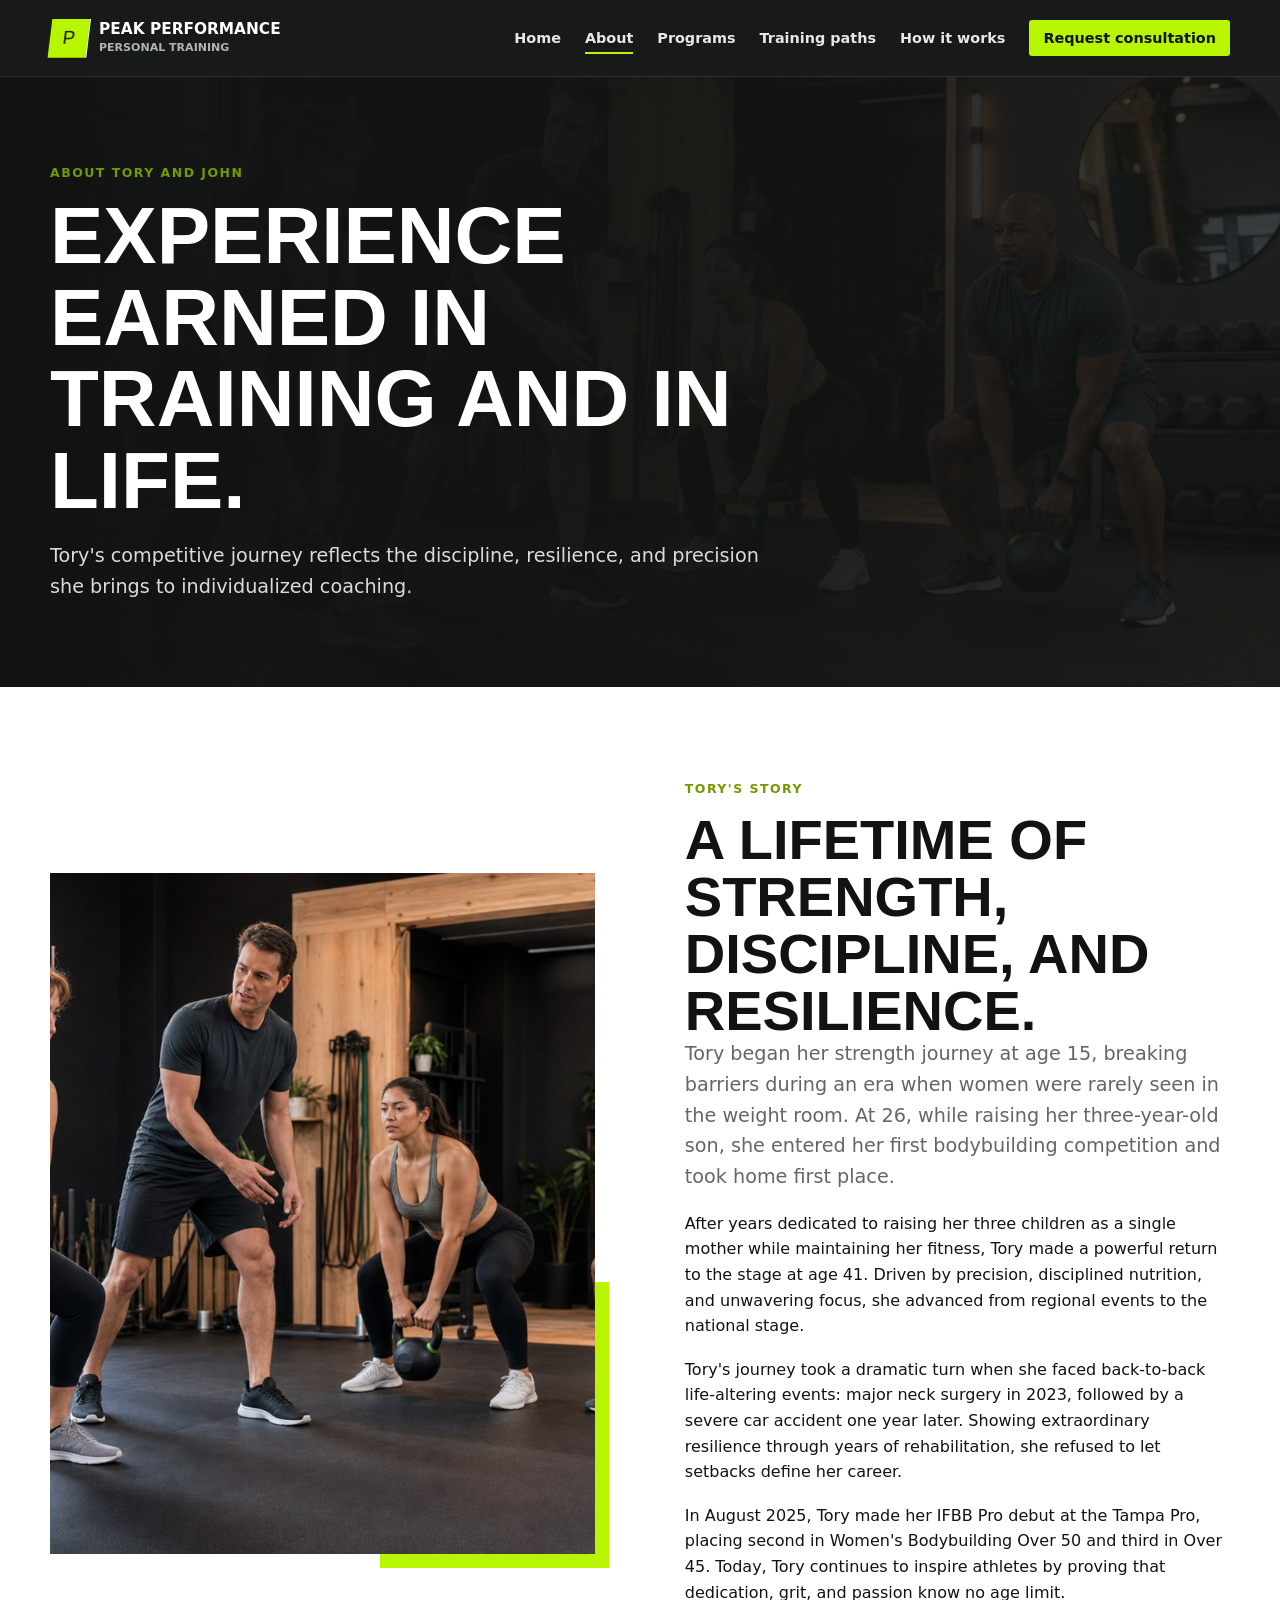
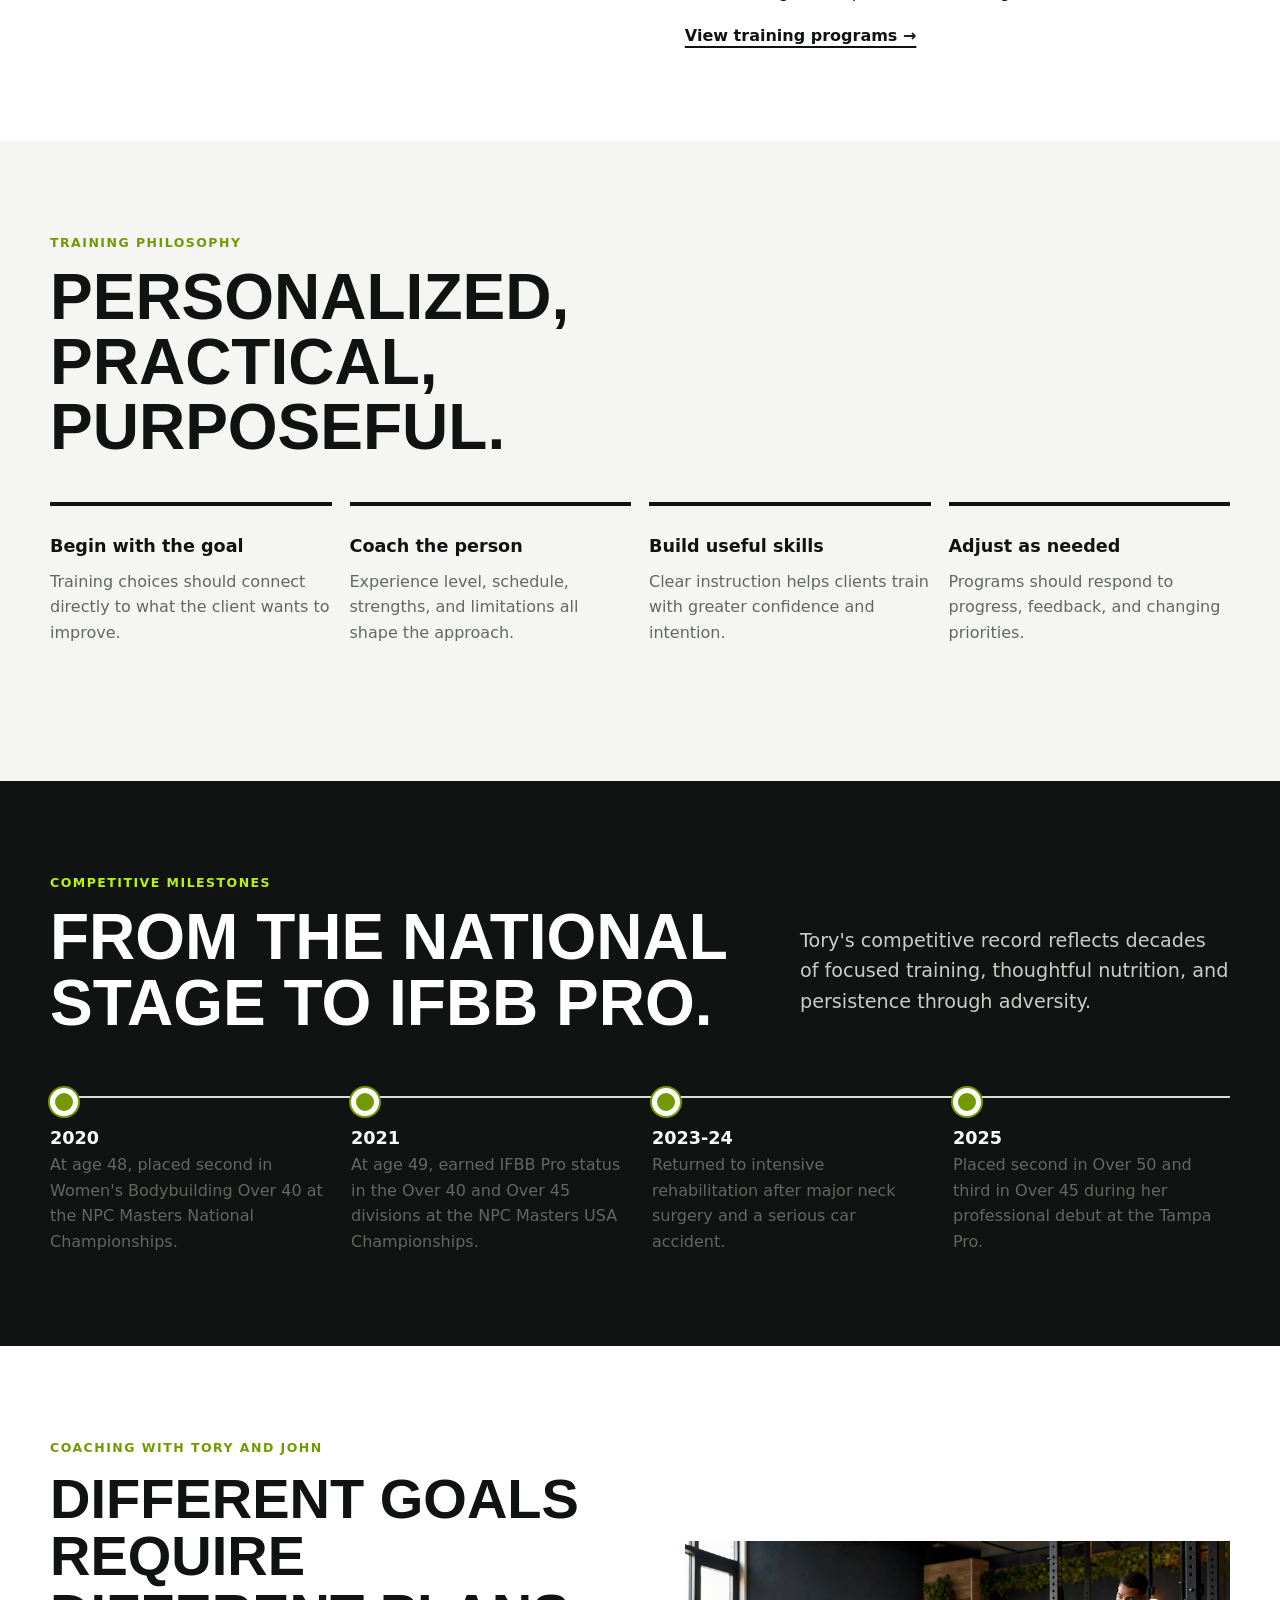
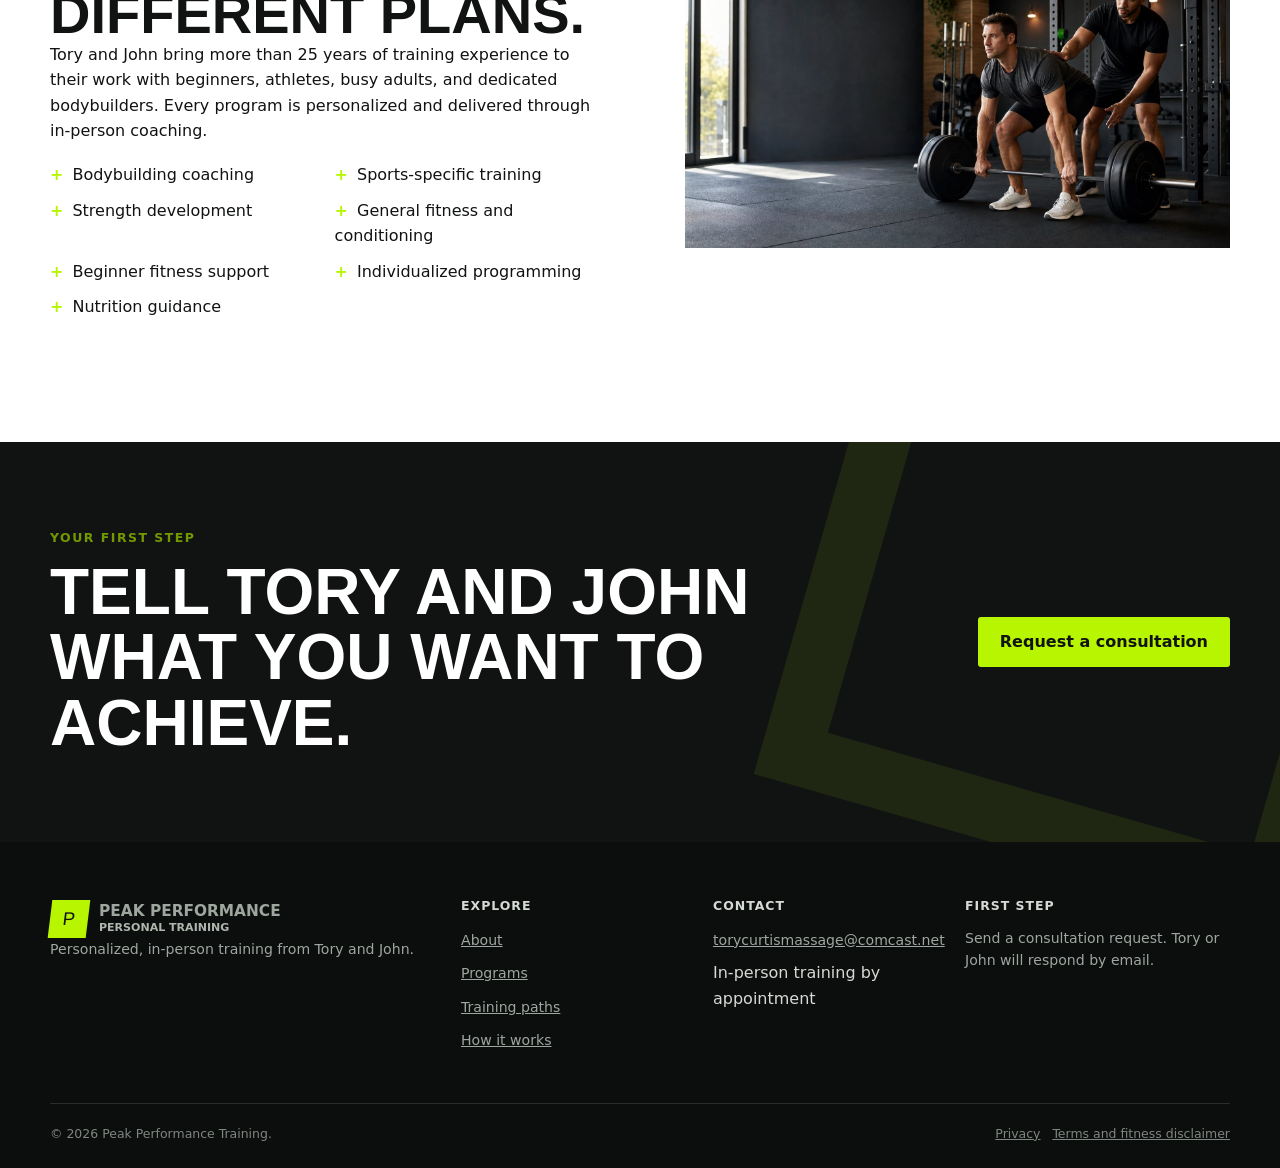
==== about.html @ f458e1a3 "Add files via upload" ====
<!DOCTYPE html>
<html lang="en">
<head>
  <meta charset="utf-8"><meta name="viewport" content="width=device-width, initial-scale=1">
  <meta name="description" content="Learn about Tory's journey from her first bodybuilding competition to earning IFBB Pro status and returning to the professional stage.">
  <meta name="theme-color" content="#111312"><meta property="og:title" content="About Tory and John | Peak Performance Training"><meta property="og:image" content="assets/images/group-training.jpg">
  <title>About Tory and John | Peak Performance Training</title><link rel="stylesheet" href="style.css">
</head>
<body>
  <a class="skip-link" href="#main">Skip to content</a>
  <header class="site-header"><nav class="navbar" aria-label="Primary navigation"><!-- EDITABLE BUSINESS NAME: replace after approval. --><a class="brand" href="index.html" aria-label="Peak Performance Training home"><span class="brand-mark">P</span><span class="brand-copy"><strong>Peak Performance</strong><small>Personal Training</small></span></a><button class="nav-toggle" type="button" aria-label="Open navigation" aria-controls="nav-menu" aria-expanded="false"><span></span><span></span><span></span></button><ul class="nav-menu" id="nav-menu"><li><a href="index.html">Home</a></li><li><a class="active" href="about.html">About</a></li><li><a href="programs.html">Programs</a></li><li><a href="transformations.html">Training paths</a></li><li><a href="pricing.html">How it works</a></li><li><a class="nav-cta" href="contact.html#consultation">Request consultation</a></li></ul></nav></header>
  <main id="main">
    <section class="page-hero"><div class="container reveal"><p class="eyebrow">About Tory and John</p><h1>Experience earned in training and in life.</h1><p class="lead">Tory's competitive journey reflects the discipline, resilience, and precision she brings to individualized coaching.</p></div></section>
    <section class="section"><div class="container split"><div class="split-media reveal"><img src="assets/images/group-training.jpg" width="1600" height="900" alt="In-person strength coaching in a professional gym"></div><div class="reveal"><p class="eyebrow">Tory's story</p><h2>A lifetime of strength, discipline, and resilience.</h2><p class="lead">Tory began her strength journey at age 15, breaking barriers during an era when women were rarely seen in the weight room. At 26, while raising her three-year-old son, she entered her first bodybuilding competition and took home first place.</p><p>After years dedicated to raising her three children as a single mother while maintaining her fitness, Tory made a powerful return to the stage at age 41. Driven by precision, disciplined nutrition, and unwavering focus, she advanced from regional events to the national stage.</p><p>Tory's journey took a dramatic turn when she faced back-to-back life-altering events: major neck surgery in 2023, followed by a severe car accident one year later. Showing extraordinary resilience through years of rehabilitation, she refused to let setbacks define her career.</p><p>In August 2025, Tory made her IFBB Pro debut at the Tampa Pro, placing second in Women's Bodybuilding Over 50 and third in Over 45. Today, Tory continues to inspire athletes by proving that dedication, grit, and passion know no age limit.</p><a class="text-link" href="programs.html">View training programs &rarr;</a></div></div></section>
    <section class="section surface"><div class="container"><div class="section-head reveal"><div><p class="eyebrow">Training philosophy</p><h2>Personalized, practical, purposeful.</h2></div></div><div class="value-grid"><article class="value"><strong>Begin with the goal</strong><p>Training choices should connect directly to what the client wants to improve.</p></article><article class="value"><strong>Coach the person</strong><p>Experience level, schedule, strengths, and limitations all shape the approach.</p></article><article class="value"><strong>Build useful skills</strong><p>Clear instruction helps clients train with greater confidence and intention.</p></article><article class="value"><strong>Adjust as needed</strong><p>Programs should respond to progress, feedback, and changing priorities.</p></article></div></div></section>
    <section class="section dark"><div class="container"><div class="section-head reveal"><div><p class="eyebrow">Competitive milestones</p><h2>From the national stage to IFBB Pro.</h2></div><p class="lead">Tory's competitive record reflects decades of focused training, thoughtful nutrition, and persistence through adversity.</p></div><div class="timeline"><div class="timeline-item"><strong>2020</strong><span>At age 48, placed second in Women's Bodybuilding Over 40 at the NPC Masters National Championships.</span></div><div class="timeline-item"><strong>2021</strong><span>At age 49, earned IFBB Pro status in the Over 40 and Over 45 divisions at the NPC Masters USA Championships.</span></div><div class="timeline-item"><strong>2023-24</strong><span>Returned to intensive rehabilitation after major neck surgery and a serious car accident.</span></div><div class="timeline-item"><strong>2025</strong><span>Placed second in Over 50 and third in Over 45 during her professional debut at the Tampa Pro.</span></div></div></div></section>
    <section class="section"><div class="container split"><div class="reveal"><p class="eyebrow">Coaching with Tory and John</p><h2>Different goals require different plans.</h2><p>Tory and John bring more than 25 years of training experience to their work with beginners, athletes, busy adults, and dedicated bodybuilders. Every program is personalized and delivered through in-person coaching.</p><ul class="credential-list"><li>Bodybuilding coaching</li><li>Sports-specific training</li><li>Strength development</li><li>General fitness and conditioning</li><li>Beginner fitness support</li><li>Individualized programming</li><li>Nutrition guidance</li></ul></div><img class="reveal" src="assets/images/hero-training.jpg" width="1920" height="1080" alt="Barbell training with coaching in a professional gym" decoding="async"></div></section>
    <section class="cta"><div class="container"><div><p class="eyebrow">Your first step</p><h2>Tell Tory and John what you want to achieve.</h2></div><a class="btn btn-primary" href="contact.html#consultation">Request a consultation</a></div></section>
  </main>
  <footer class="site-footer"><div class="container"><div class="footer-grid"><div><a class="brand" href="index.html"><span class="brand-mark">P</span><span class="brand-copy"><strong>Peak Performance</strong><small>Personal Training</small></span></a><p>Personalized, in-person training from Tory and John.</p></div><div><h3>Explore</h3><ul class="footer-links"><li><a href="about.html">About</a></li><li><a href="programs.html">Programs</a></li><li><a href="transformations.html">Training paths</a></li><li><a href="pricing.html">How it works</a></li></ul></div><div><h3>Contact</h3><ul class="footer-links"><li><a href="mailto:torycurtismassage@comcast.net">torycurtismassage@comcast.net</a></li><li>In-person training by appointment</li></ul></div><div><h3>First step</h3><p>Send a consultation request. Tory or John will respond by email.</p></div></div><div class="footer-bottom"><span>&copy; <span data-year></span> Peak Performance Training.</span><span><a href="privacy.html">Privacy</a> &nbsp; <a href="terms.html">Terms and fitness disclaimer</a></span></div></div></footer>
  <button class="back-to-top" type="button" aria-label="Back to top">&uarr;</button><script src="script.js" defer></script><script defer src="/_vercel/insights/script.js"></script><script defer src="/_vercel/speed-insights/script.js"></script>
</body></html>
---- style.css ----
/* ================================================================
   PEAK PERFORMANCE TRAINING
   EDITABLE COLORS: Change the variables in :root.
   ================================================================ */
:root {
  --ink: #111312;
  --charcoal: #1b1e1c;
  --surface: #f5f6f3;
  --white: #ffffff;
  --muted: #626861;
  --line: #d9ddd7;
  --green: #b8f500;
  --green-dark: #739900;
  --warm: #f28a3b;
  --max: 1180px;
  --header: 76px;
  --radius: 6px;
  --shadow: 0 16px 48px rgba(17, 19, 18, 0.12);
}

* { box-sizing: border-box; }
[hidden] { display: none !important; }
html { scroll-behavior: smooth; }
body {
  margin: 0;
  overflow-x: clip;
  color: var(--ink);
  background: var(--white);
  font-family: Inter, ui-sans-serif, system-ui, -apple-system, BlinkMacSystemFont, "Segoe UI", sans-serif;
  line-height: 1.6;
  letter-spacing: 0;
}
img { display: block; max-width: 100%; height: auto; }
a { color: inherit; }
button, input, select, textarea { font: inherit; }
button { cursor: pointer; }
:focus-visible { outline: 3px solid var(--warm); outline-offset: 3px; }
.skip-link { position: fixed; top: -80px; left: 16px; z-index: 9999; padding: 12px 16px; background: var(--white); color: var(--ink); }
.skip-link:focus { top: 12px; }
.container { width: min(calc(100% - 40px), var(--max)); margin-inline: auto; }
.section { padding: 92px 0; }
.section-sm { padding: 64px 0; }
.surface { background: var(--surface); }
.dark { color: var(--white); background: var(--ink); }
.eyebrow { margin: 0 0 12px; color: var(--green-dark); font-size: 0.78rem; font-weight: 850; letter-spacing: 0.12em; text-transform: uppercase; }
.dark .eyebrow, .hero .eyebrow { color: var(--green); }
h1, h2, h3 { margin: 0; font-family: "Arial Narrow", Impact, sans-serif; font-weight: 800; line-height: 1.02; letter-spacing: 0; text-transform: uppercase; }
h1 { max-width: 900px; font-size: 5.5rem; }
h2 { font-size: 4rem; }
h3 { font-size: 1.5rem; }
p { margin: 0 0 18px; }
.lead { max-width: 720px; color: var(--muted); font-size: 1.2rem; }
.dark .lead { color: #c8cec8; }
.section-head { display: flex; align-items: end; justify-content: space-between; gap: 32px; margin-bottom: 42px; }
.section-head h2 { max-width: 760px; }
.section-head .lead { max-width: 430px; }
.btn-row { display: flex; flex-wrap: wrap; gap: 12px; align-items: center; }
.btn { display: inline-flex; min-height: 50px; align-items: center; justify-content: center; gap: 9px; padding: 0 21px; border: 1px solid transparent; border-radius: 3px; font-weight: 800; text-decoration: none; transition: transform 180ms ease, background 180ms ease, color 180ms ease, border-color 180ms ease; }
.btn:hover { transform: translateY(-2px); }
.btn-primary { color: var(--ink); background: var(--green); }
.btn-primary:hover { background: #cbff2b; }
.btn-dark { color: var(--white); background: var(--ink); }
.btn-dark:hover { background: #303531; }
.btn-outline { color: var(--white); border-color: rgba(255,255,255,.45); background: transparent; }
.btn-outline:hover { color: var(--ink); border-color: var(--white); background: var(--white); }
.text-link { display: inline-flex; align-items: center; gap: 8px; color: var(--ink); font-weight: 850; text-decoration-thickness: 2px; text-underline-offset: 5px; }

/* Header: EDITABLE BUSINESS NAME, PHONE, AND LINKS are in each HTML file. */
.site-header { position: sticky; top: 0; z-index: 1000; min-height: var(--header); color: var(--white); background: rgba(17,19,18,.97); border-bottom: 1px solid rgba(255,255,255,.1); }
.navbar { width: min(calc(100% - 40px), var(--max)); min-height: var(--header); margin: auto; display: flex; align-items: center; gap: 30px; }
.brand { display: inline-flex; align-items: center; gap: 11px; color: var(--white); text-decoration: none; }
.brand-mark { display: grid; width: 38px; height: 38px; place-items: center; color: var(--ink); background: var(--green); font-family: Impact, sans-serif; font-size: 1.15rem; transform: skew(-7deg); }
.brand-copy { line-height: 1; }
.brand-copy strong { display: block; font-size: .96rem; text-transform: uppercase; }
.brand-copy small { color: #aeb5ae; font-size: .69rem; font-weight: 700; text-transform: uppercase; }
.nav-menu { display: flex; align-items: center; gap: 24px; margin: 0 0 0 auto; padding: 0; list-style: none; }
.nav-menu a { position: relative; color: #e5e8e4; font-size: .9rem; font-weight: 750; text-decoration: none; }
.nav-menu a:not(.nav-cta)::after { content: ""; position: absolute; left: 0; bottom: -8px; width: 100%; height: 2px; background: var(--green); transform: scaleX(0); transform-origin: left; transition: transform 180ms ease; }
.nav-menu a:hover::after, .nav-menu a.active::after { transform: scaleX(1); }
.nav-cta { padding: 10px 14px; color: var(--ink) !important; background: var(--green); border-radius: 3px; }
.nav-toggle { display: none; width: 44px; height: 44px; margin-left: auto; border: 0; background: transparent; }
.nav-toggle span { display: block; width: 24px; height: 2px; margin: 5px auto; background: var(--white); transition: transform 180ms ease, opacity 180ms ease; }
.nav-toggle.open span:nth-child(1) { transform: translateY(7px) rotate(45deg); }
.nav-toggle.open span:nth-child(2) { opacity: 0; }
.nav-toggle.open span:nth-child(3) { transform: translateY(-7px) rotate(-45deg); }

/* Home */
.hero { position: relative; min-height: calc(100vh - var(--header)); display: flex; align-items: end; color: var(--white); background: #101311 url("assets/images/hero-training.jpg") center / cover no-repeat; overflow: hidden; }
.hero::before { content: ""; position: absolute; inset: 0; background: linear-gradient(90deg, rgba(9,11,10,.96) 0%, rgba(9,11,10,.72) 46%, rgba(9,11,10,.08) 78%); }
.hero::after { content: ""; position: absolute; left: 0; bottom: 0; width: 40%; height: 7px; background: var(--green); }
.hero-content { position: relative; z-index: 1; width: min(calc(100% - 40px), var(--max)); margin: auto; padding: 52px 0 46px; }
.hero-content h1 { max-width: 700px; font-size: 4.5rem; }
.hero-content .lead { max-width: 590px; margin: 16px 0 22px; color: #e1e4e0; }
.trainer-line { display: flex; align-items: center; gap: 12px; margin-bottom: 18px; font-weight: 800; text-transform: uppercase; }
.trainer-line::before { content: ""; width: 42px; height: 3px; background: var(--green); }
.trust-bar { color: var(--white); background: var(--charcoal); }
.trust-grid { display: grid; grid-template-columns: repeat(4, 1fr); }
.trust-item { padding: 22px 24px; border-left: 1px solid rgba(255,255,255,.12); }
.trust-item:first-child { border-left: 0; }
.trust-item strong { display: block; color: var(--green); font-size: 1.05rem; }
.trust-item span { color: #aeb5ae; font-size: .84rem; }
.program-grid { display: grid; grid-template-columns: repeat(3, 1fr); border-top: 1px solid var(--line); border-left: 1px solid var(--line); }
.program-card { position: relative; min-height: 285px; padding: 30px; border-right: 1px solid var(--line); border-bottom: 1px solid var(--line); background: var(--white); transition: background 180ms ease, transform 180ms ease; }
.program-card:hover { z-index: 1; background: #faffed; transform: translateY(-4px); box-shadow: var(--shadow); }
.icon-box { display: grid; width: 46px; height: 46px; margin-bottom: 34px; place-items: center; color: var(--ink); background: var(--green); font-weight: 900; transform: skew(-5deg); }
.program-card p { color: var(--muted); }
.program-card .text-link { margin-top: 8px; }
.trainer-feature { display: grid; grid-template-columns: .86fr 1.14fr; min-height: 620px; }
.trainer-feature img { width: 100%; height: 100%; object-fit: cover; object-position: center top; }
.trainer-copy { display: flex; flex-direction: column; justify-content: center; padding: 70px clamp(32px, 7vw, 92px); color: var(--white); background: var(--ink); }
.trainer-copy h2 { margin-bottom: 24px; }
.credential-list { display: grid; grid-template-columns: 1fr 1fr; gap: 10px 24px; margin: 18px 0 30px; padding: 0; list-style: none; }
.credential-list li::before { content: "+"; margin-right: 9px; color: var(--green); font-weight: 900; }
.stats { display: grid; grid-template-columns: repeat(4, 1fr); gap: 1px; background: var(--line); }
.stat { padding: 34px 24px; text-align: center; background: var(--white); }
.stat strong { display: block; font-family: Impact, sans-serif; font-size: 3.7rem; line-height: 1; }
.stat span { color: var(--muted); font-size: .85rem; font-weight: 750; text-transform: uppercase; }
.transformation-feature { display: grid; grid-template-columns: 1.35fr .65fr; overflow: hidden; color: var(--white); background: var(--ink); }
.transformation-feature img { width: 100%; height: 100%; min-height: 460px; object-fit: cover; }
.transformation-copy { display: flex; flex-direction: column; justify-content: center; padding: 48px; }
.results-feature-media { position: relative; min-height: 520px; margin: 0; overflow: hidden; background: #0d0f0e; }
.results-feature-media img { width: 100%; height: 100%; min-height: 520px; object-fit: contain; }
.results-feature-media figcaption { position: absolute; right: 16px; bottom: 14px; padding: 8px 11px; color: var(--white); background: rgba(17,19,18,.88); font-size: .72rem; }
.results-section { overflow: hidden; }
.results-grid { display: grid; grid-template-columns: repeat(2, minmax(0, 1fr)); gap: 24px; align-items: start; }
.result-card { margin: 0; overflow: hidden; color: var(--white); background: var(--ink); box-shadow: var(--shadow); }
.result-card-portrait { grid-column: 1 / -1; display: grid; grid-template-columns: minmax(280px, .72fr) 1fr; }
.result-image { display: grid; min-height: 0; place-items: center; overflow: hidden; background: #090b0a; }
.result-card-wide .result-image { aspect-ratio: 1.1 / 1; }
.result-card-portrait .result-image { min-height: 390px; }
.result-image img { width: 100%; height: 100%; object-fit: contain; }
.result-card figcaption { padding: 24px 26px 28px; }
.result-card-portrait figcaption { display: flex; flex-direction: column; justify-content: center; padding: 38px; }
.result-card figcaption span { display: block; margin-bottom: 8px; color: var(--green); font-size: .74rem; font-weight: 850; text-transform: uppercase; }
.result-card figcaption strong { display: block; font-family: "Arial Narrow", Impact, sans-serif; font-size: 1.55rem; line-height: 1.05; text-transform: uppercase; }
.result-card figcaption p { margin-bottom: 0; color: #c5cbc6; }
.story-grid { display: grid; grid-template-columns: repeat(3, minmax(0, 1fr)); gap: 16px; }
.story-card { position: relative; display: flex; min-height: 385px; flex-direction: column; padding: 32px; border: 1px solid var(--line); background: var(--white); }
.story-card-featured { color: var(--white); border-color: var(--ink); background: var(--ink); }
.story-mark { display: block; height: 42px; color: var(--green-dark); font-family: Georgia, serif; font-size: 4.3rem; line-height: .9; }
.story-card-featured .story-mark, .story-card-featured cite { color: var(--green); }
.story-card blockquote { margin: 24px 0 20px; font-size: 1.12rem; font-weight: 650; line-height: 1.65; }
.story-card cite { display: block; margin-top: auto; color: var(--green-dark); font-style: normal; font-weight: 850; text-transform: uppercase; }
.story-card details { margin-top: 21px; padding-top: 18px; border-top: 1px solid var(--line); }
.story-card-featured details { border-top-color: #353a36; }
.story-card summary { cursor: pointer; font-size: .82rem; font-weight: 850; text-transform: uppercase; }
.story-card details p { margin: 14px 0 0; color: var(--muted); font-size: .93rem; line-height: 1.65; }
.story-card-featured details p { color: #c5cbc6; }
.result-list { margin: 22px 0 28px; padding: 0; list-style: none; }
.result-list li { padding: 11px 0; border-top: 1px solid rgba(255,255,255,.16); }
.result-list strong { color: var(--green); }

/* Inner pages */
.page-hero { position: relative; min-height: 430px; display: flex; align-items: end; padding: 86px 0 66px; color: var(--white); background: #151816; overflow: hidden; }
.page-hero::before { content: ""; position: absolute; inset: 0; opacity: .26; background: url("assets/images/group-training.jpg") center / cover no-repeat; }
.page-hero::after { content: ""; position: absolute; inset: 0; background: linear-gradient(90deg, #111312 0%, rgba(17,19,18,.8) 56%, rgba(17,19,18,.25)); }
.page-hero .container { position: relative; z-index: 1; }
.page-hero h1 { max-width: 830px; font-size: 5rem; }
.page-hero .lead { margin-top: 20px; color: #d8ddd7; }
.page-hero .btn { margin-top: 10px; }
.split { display: grid; grid-template-columns: 1fr 1fr; gap: clamp(36px, 7vw, 90px); align-items: center; }
.split > *, .program-detail > *, .contact-layout > *, .gallery-grid > *, .footer-grid > * { min-width: 0; }
.split h2 { font-size: 3.5rem; }
.split-media { position: relative; }
.split-media img { width: 100%; aspect-ratio: 4 / 5; object-fit: cover; }
.split-media::after { content: ""; position: absolute; right: -14px; bottom: -14px; width: 42%; height: 42%; z-index: -1; background: var(--green); }
.value-grid { display: grid; grid-template-columns: repeat(4, 1fr); gap: 18px; }
.value { padding: 26px 0; border-top: 4px solid var(--ink); }
.value strong { display: block; margin-bottom: 8px; font-size: 1.1rem; }
.value p { color: var(--muted); }
.timeline { position: relative; display: grid; grid-template-columns: repeat(4, 1fr); gap: 24px; margin-top: 42px; }
.timeline::before { content: ""; position: absolute; top: 18px; left: 0; right: 0; height: 2px; background: var(--line); }
.timeline-item { position: relative; padding-top: 46px; }
.timeline-item::before { content: ""; position: absolute; top: 10px; left: 0; width: 18px; height: 18px; border: 5px solid var(--white); border-radius: 50%; background: var(--green-dark); box-shadow: 0 0 0 2px var(--green-dark); }
.timeline-item strong { display: block; font-size: 1.1rem; }
.timeline-item span { color: var(--muted); }

/* Programs */
.program-detail { display: grid; grid-template-columns: 80px 1fr .65fr; gap: 28px; padding: 42px 0; border-top: 1px solid var(--line); align-items: start; }
.program-number { font-family: Impact, sans-serif; font-size: 2.8rem; color: var(--green-dark); }
.program-detail h2 { margin-bottom: 16px; font-size: 3.2rem; }
.program-detail p { color: var(--muted); }
.program-meta { padding-left: 28px; border-left: 1px solid var(--line); }
.program-meta strong { display: block; margin-top: 12px; font-size: .76rem; text-transform: uppercase; }
.program-meta span { color: var(--muted); }

/* Transformations */
.gallery-grid { display: grid; grid-template-columns: repeat(2, 1fr); gap: 24px; }
.story { overflow: hidden; border: 1px solid var(--line); background: var(--white); }
.story img { width: 100%; aspect-ratio: 16 / 9; object-fit: cover; }
.story-copy { padding: 28px; }
.story-copy p { color: var(--muted); }
.story-metrics { display: flex; flex-wrap: wrap; gap: 8px; margin-top: 20px; }
.metric { padding: 7px 10px; color: var(--ink); background: #e9f5c7; border-radius: 2px; font-size: .78rem; font-weight: 800; }
.disclaimer { padding: 18px 20px; color: #545a54; background: #f0f1ee; border-left: 4px solid var(--warm); font-size: .85rem; }

/* Pricing */
.plan-finder-section { background: var(--ink); color: var(--white); }
.plan-finder-layout { display: grid; grid-template-columns: .72fr 1.28fr; gap: clamp(40px, 8vw, 100px); align-items: start; }
.plan-finder-intro { position: sticky; top: calc(var(--header) + 36px); }
.plan-finder-intro h2 { max-width: 500px; }
.plan-finder-intro .lead { margin-top: 20px; color: #c8cec8; }
.plan-finder-points { display: flex; flex-wrap: wrap; gap: 10px 22px; margin: 28px 0 0; padding: 0; list-style: none; }
.plan-finder-points li { color: #dfe4de; font-size: .84rem; font-weight: 800; }
.plan-finder-points li::before { content: "+"; margin-right: 8px; color: var(--green); }
.plan-quiz { min-height: 540px; padding: clamp(26px, 4vw, 46px); color: var(--ink); background: var(--white); }
.quiz-progress { margin-bottom: 32px; }
.quiz-progress > div:first-child { display: flex; justify-content: space-between; gap: 18px; margin-bottom: 11px; font-size: .78rem; text-transform: uppercase; }
.quiz-progress span { color: var(--muted); }
.quiz-progress-track { height: 5px; overflow: hidden; background: var(--line); }
.quiz-progress-track span { display: block; height: 100%; background: var(--green-dark); transition: width 220ms ease; }
.quiz-step { margin: 0; padding: 0; border: 0; }
.quiz-step legend { margin-bottom: 24px; font-family: "Arial Narrow", Impact, sans-serif; font-size: 2.15rem; font-weight: 800; line-height: 1.05; text-transform: uppercase; }
.quiz-option { display: flex; min-height: 82px; align-items: center; gap: 14px; margin-bottom: 10px; padding: 14px 16px; border: 1px solid var(--line); cursor: pointer; transition: border-color 160ms ease, background 160ms ease; }
.quiz-option:hover, .quiz-option:has(input:checked) { border-color: var(--ink); background: #f5fbdc; box-shadow: inset 5px 0 var(--green); }
.quiz-option input { flex: 0 0 auto; width: 20px; height: 20px; accent-color: var(--green-dark); }
.quiz-option span { display: grid; }
.quiz-option strong { font-size: .98rem; }
.quiz-option small { color: var(--muted); }
.quiz-actions { display: flex; align-items: center; justify-content: flex-end; gap: 22px; margin-top: 24px; }
.quiz-back, .quiz-restart { padding: 8px 0; color: var(--ink); border: 0; border-bottom: 2px solid var(--ink); background: transparent; font-weight: 800; }
.quiz-message { min-height: 24px; margin: 12px 0 0; color: #9a4e16; font-weight: 800; }
.quiz-result { padding-top: 8px; }
.quiz-result:focus { outline: none; }
.quiz-result-heading { display: flex; align-items: end; justify-content: space-between; gap: 20px; margin-bottom: 16px; padding-bottom: 18px; border-bottom: 1px solid var(--line); }
.quiz-result-heading h3 { font-size: 2.5rem; }
.quiz-result-heading > strong { color: var(--green-dark); font-size: 1.05rem; }
.quiz-result .feature-list { margin: 24px 0; }
.quiz-result > small { display: block; margin-top: 20px; color: var(--muted); }
.pricing-grid { display: grid; grid-template-columns: repeat(3, 1fr); gap: 18px; align-items: stretch; }
.price-card { position: relative; display: flex; flex-direction: column; padding: 34px; border: 1px solid var(--line); background: var(--white); }
.price-card.featured { border: 2px solid var(--ink); box-shadow: var(--shadow); }
.price-badge { position: absolute; top: 0; right: 0; padding: 7px 12px; color: var(--ink); background: var(--green); font-size: .7rem; font-weight: 900; text-transform: uppercase; }
.price { margin: 22px 0 4px; font-family: Impact, sans-serif; font-size: 3.8rem; line-height: 1; }
.price small { font-family: inherit; font-size: 1rem; }
.price-card > p { color: var(--muted); }
.plan-fit { display: grid; gap: 0; margin: 22px 0 0; border-top: 1px solid var(--line); }
.plan-fit div { display: grid; grid-template-columns: .8fr 1.2fr; gap: 12px; padding: 10px 0; border-bottom: 1px solid var(--line); }
.plan-fit dt { color: var(--muted); font-size: .72rem; font-weight: 850; text-transform: uppercase; }
.plan-fit dd { margin: 0; font-size: .82rem; font-weight: 800; }
.feature-list { flex: 1; margin: 24px 0 30px; padding: 0; list-style: none; }
.feature-list li { padding: 10px 0; border-top: 1px solid var(--line); }
.feature-list li::before { content: "+"; margin-right: 9px; color: var(--green-dark); font-weight: 900; }
.payment-actions { display: grid; gap: 14px; }
.payment-actions .text-link { width: fit-content; font-size: .86rem; }
.payment-status, .integration-status { min-height: 28px; margin: 24px 0 0; color: #9a4e16; font-weight: 800; }
.secure-checkout { display: flex; align-items: center; gap: 24px; margin-top: 28px; padding: 20px 24px; color: var(--white); background: var(--charcoal); }
.secure-checkout strong { flex: 0 0 auto; color: var(--green); }
.secure-checkout span { color: #c8cec8; font-size: .86rem; }
.secure-checkout .btn { flex: 0 0 auto; margin-left: auto; }
.policy-strip { display: grid; grid-template-columns: repeat(3, 1fr); gap: 1px; margin-top: 44px; background: var(--line); }
.policy-strip div { padding: 24px; background: var(--surface); }
.policy-strip strong { display: block; }
.policy-strip span { color: var(--muted); font-size: .88rem; }
.comparison-wrap { margin-top: 44px; overflow-x: auto; border: 1px solid var(--line); background: var(--white); }
.plan-comparison { width: 100%; min-width: 720px; border-collapse: collapse; text-align: left; }
.plan-comparison caption { padding: 22px 24px; color: var(--white); background: var(--ink); font-family: "Arial Narrow", Impact, sans-serif; font-size: 1.6rem; font-weight: 800; text-align: left; text-transform: uppercase; }
.plan-comparison th, .plan-comparison td { padding: 15px 20px; border-bottom: 1px solid var(--line); }
.plan-comparison thead th { color: var(--muted); background: var(--surface); font-size: .76rem; text-transform: uppercase; }
.plan-comparison tbody th { width: 28%; }
.plan-comparison td { color: var(--muted); }
.onboarding-strip { display: grid; grid-template-columns: repeat(4, 1fr); margin: 0; padding: 0; color: var(--white); background: var(--ink); list-style: none; }
.onboarding-strip li { min-height: 220px; padding: 28px; border-right: 1px solid #373c38; }
.onboarding-strip li:last-child { border-right: 0; }
.onboarding-strip span { display: block; color: var(--green); font-family: Impact, sans-serif; font-size: 2rem; }
.onboarding-strip strong { display: block; margin: 24px 0 8px; font-size: 1.05rem; text-transform: uppercase; }
.onboarding-strip p { color: #bfc5be; font-size: .88rem; }

/* Local search section: replace Your City and service area details in index.html. */
.local-section { padding: 0; color: var(--white); background: var(--ink); }
.local-layout { display: grid; grid-template-columns: 1.1fr .9fr; min-height: 470px; }
.local-copy { display: flex; flex-direction: column; justify-content: center; padding: 72px clamp(28px, 6vw, 80px); }
.local-copy .lead { margin: 20px 0 26px; color: #c8cec8; }
.local-details { display: grid; grid-template-columns: repeat(2, 1fr); gap: 1px; align-content: center; padding: 44px; background: #303531; }
.local-detail { min-height: 150px; padding: 24px; background: var(--charcoal); }
.local-detail span { display: block; margin-bottom: 8px; color: var(--green); font-size: .72rem; font-weight: 850; text-transform: uppercase; }
.local-detail strong { display: block; font-size: 1.05rem; }
.local-detail small { color: #aeb5ae; }

/* Forms and booking */
.contact-layout { display: grid; grid-template-columns: 1fr .82fr; gap: 64px; align-items: start; }
.form-grid { display: grid; grid-template-columns: 1fr 1fr; gap: 18px; }
.field { display: flex; flex-direction: column; gap: 7px; }
.field.full { grid-column: 1 / -1; }
.field label { font-size: .82rem; font-weight: 800; }
.field input, .field select, .field textarea { width: 100%; min-height: 50px; padding: 12px 13px; color: var(--ink); border: 1px solid #bfc5be; border-radius: 2px; background: var(--white); }
.field textarea { min-height: 130px; resize: vertical; }
.field input:focus, .field select:focus, .field textarea:focus { border-color: var(--green-dark); outline: 2px solid rgba(115,153,0,.2); }
.form-status { min-height: 25px; margin: 14px 0 0; font-weight: 700; }
.contact-panel { padding: 34px; color: var(--white); background: var(--ink); }
.contact-panel a { color: var(--white); overflow-wrap: anywhere; }
.contact-list { margin: 24px 0; padding: 0; list-style: none; }
.contact-list li { padding: 16px 0; border-top: 1px solid rgba(255,255,255,.15); }
.contact-list span { display: block; color: #aeb5ae; font-size: .75rem; text-transform: uppercase; }
.contact-actions { display: flex; flex-direction: column; align-items: flex-start; gap: 18px; }
.light-link { color: var(--white); }
.booking-launch { display: grid; grid-template-columns: 1fr auto; align-items: center; gap: 40px; padding: 36px; color: var(--white); background: var(--ink); }
.booking-launch h3 { margin-bottom: 12px; font-size: 2rem; }
.booking-launch p { max-width: 700px; color: #c8cec8; }
.booking-steps { display: flex; flex-wrap: wrap; gap: 10px 22px; margin: 22px 0 0; padding: 0; list-style: none; }
.booking-steps li { color: #dfe4de; font-size: .86rem; font-weight: 750; }
.booking-steps li::before { content: "+"; margin-right: 8px; color: var(--green); }
.calendar-shell { overflow: hidden; min-height: 700px; border: 1px solid var(--line); background: var(--white); }
.calendar-shell iframe { width: 100%; height: 700px; border: 0; }
.calendar-note { padding: 18px; color: var(--muted); background: var(--surface); font-size: .84rem; }

/* Instant booking drawer */
body.booking-open { overflow: hidden; }
.booking-modal { position: fixed; inset: 0; z-index: 3000; visibility: hidden; pointer-events: none; }
.booking-modal.open { visibility: visible; pointer-events: auto; }
.booking-scrim { position: absolute; inset: 0; width: 100%; height: 100%; border: 0; background: rgba(8,10,9,.72); opacity: 0; transition: opacity 240ms ease; }
.booking-modal.open .booking-scrim { opacity: 1; }
.booking-drawer { position: absolute; top: 0; right: 0; width: min(680px, 100%); height: 100dvh; padding: 32px clamp(24px, 5vw, 46px) 54px; overflow-y: auto; color: var(--ink); background: var(--white); box-shadow: -24px 0 70px rgba(0,0,0,.28); transform: translateX(100%); transition: transform 280ms ease; }
.booking-modal.open .booking-drawer { transform: translateX(0); }
.booking-drawer-head { display: flex; align-items: start; justify-content: space-between; gap: 24px; }
.booking-drawer-head h2 { font-size: 3rem; }
.booking-close { flex: 0 0 auto; display: grid; width: 44px; height: 44px; place-items: center; padding: 0; color: var(--ink); border: 1px solid var(--line); background: var(--white); font-size: 2rem; line-height: 1; }
.booking-close:hover { background: var(--surface); }
.booking-assurance { display: grid; gap: 2px; margin: 24px 0; padding: 17px 19px; color: var(--white); background: var(--ink); border-left: 5px solid var(--green); }
.booking-assurance strong { color: var(--green); }
.booking-assurance span { color: #d5dad4; font-size: .88rem; }
.booking-plan-cue { margin-bottom: 20px; padding: 11px 14px; color: var(--ink); background: #eef8cf; font-size: .84rem; font-weight: 800; }
.booking-progress { display: grid; grid-template-columns: repeat(3, 1fr); gap: 1px; margin: 0 0 30px; padding: 0; background: var(--line); list-style: none; }
.booking-progress li { display: flex; align-items: center; gap: 8px; padding: 11px 10px; color: var(--muted); background: var(--surface); font-size: .78rem; font-weight: 850; text-transform: uppercase; }
.booking-progress span { display: grid; width: 24px; height: 24px; place-items: center; color: var(--muted); border: 1px solid #b8beb7; border-radius: 50%; }
.booking-progress li.active { color: var(--ink); background: #eef8cf; }
.booking-progress li.active span, .booking-progress li.complete span { color: var(--ink); border-color: var(--green); background: var(--green); }
.booking-step-heading { display: flex; align-items: end; justify-content: space-between; gap: 18px; }
.booking-step-heading h3, .booking-success h3 { font-size: 2rem; }
.booking-timezone { color: var(--muted); font-size: .76rem; font-weight: 750; }
.booking-help { margin: 12px 0 22px; color: var(--muted); }
.booking-date-grid { display: grid; grid-template-columns: repeat(4, 1fr); gap: 8px; }
.booking-date { min-height: 92px; padding: 10px 6px; color: var(--ink); border: 1px solid var(--line); background: var(--white); }
.booking-date span, .booking-date small { display: block; color: var(--muted); font-size: .72rem; font-weight: 800; text-transform: uppercase; }
.booking-date strong { display: block; margin: 2px 0; font-size: 1.45rem; line-height: 1; }
.booking-date:hover, .booking-date.selected { border-color: var(--ink); background: #eef8cf; box-shadow: inset 0 -4px var(--green); }
.booking-label { margin: 26px 0 10px; font-size: .78rem; font-weight: 850; text-transform: uppercase; }
.booking-time-grid { display: grid; grid-template-columns: repeat(3, 1fr); gap: 8px; min-height: 48px; }
.booking-time { min-height: 48px; padding: 8px; color: var(--ink); border: 1px solid var(--line); background: var(--white); font-weight: 800; }
.booking-time:hover, .booking-time.selected { color: var(--ink); border-color: var(--ink); background: var(--green); }
.booking-empty { grid-column: 1 / -1; margin: 0; padding: 12px; color: var(--muted); background: var(--surface); font-size: .86rem; }
.booking-selection { min-height: 28px; margin: 18px 0 8px; color: var(--green-dark); font-weight: 850; }
.booking-continue { width: 100%; }
.booking-continue:disabled { color: #7b817a; background: #e2e5e0; cursor: not-allowed; }
.booking-fine-print { margin: 12px 0 0; color: #777d76; font-size: .72rem; }
.booking-fine-print code { color: inherit; }
.selected-slot { margin: 18px 0; padding: 14px 16px; color: var(--ink); background: #eef8cf; border-left: 4px solid var(--green-dark); font-weight: 850; }
.drawer-fields { display: grid; grid-template-columns: 1fr 1fr; gap: 15px; }
.drawer-fields textarea { min-height: 92px; }
.booking-consent { display: flex; align-items: start; gap: 10px; margin: 18px 0; color: var(--muted); font-size: .78rem; }
.booking-consent input { flex: 0 0 auto; width: 18px; height: 18px; margin-top: 2px; accent-color: var(--green-dark); }
.booking-form-actions { display: flex; align-items: center; justify-content: space-between; gap: 16px; }
.booking-back, .booking-new { padding: 9px 0; color: var(--ink); border: 0; border-bottom: 2px solid var(--ink); background: transparent; font-weight: 800; }
.booking-success { padding-top: 16px; }
.success-mark { display: grid; width: 58px; height: 58px; margin-bottom: 24px; place-items: center; color: var(--ink); background: var(--green); border-radius: 50%; font-size: 1.6rem; font-weight: 900; }
.booking-success .lead { margin-top: 12px; }
.success-summary { margin: 22px 0; padding: 18px; color: var(--white); background: var(--ink); border-left: 5px solid var(--green); font-weight: 850; }
.booking-next { display: grid; gap: 5px; margin-bottom: 24px; padding-bottom: 22px; border-bottom: 1px solid var(--line); }
.booking-next span { color: var(--muted); }
.booking-new { margin-top: 24px; }
.booking-embed iframe { width: 100%; height: calc(100dvh - 225px); min-height: 620px; border: 1px solid var(--line); }
.booking-embed p { color: var(--muted); font-size: .82rem; }
.success-page { min-height: calc(100vh - 184px); display: grid; max-width: 850px; align-content: center; }
.success-page h1 { max-width: 780px; font-size: 4.7rem; }
.success-page .lead { margin: 22px 0; color: #c8cec8; }
.success-page .booking-next { max-width: 700px; }
.success-page .disclaimer { max-width: 700px; margin-top: 28px; color: #cbd0ca; background: #232724; }

/* FAQ, slider, CTA */
.faq { max-width: 880px; }
.faq-item { border-top: 1px solid var(--line); }
.faq-question { width: 100%; display: flex; justify-content: space-between; gap: 20px; padding: 22px 0; color: var(--ink); border: 0; background: transparent; text-align: left; font-weight: 850; }
.faq-question::after { content: "+"; color: var(--green-dark); font-size: 1.4rem; line-height: 1; }
.faq-question[aria-expanded="true"]::after { content: "-"; }
.faq-answer { display: none; max-width: 720px; padding: 0 0 22px; color: var(--muted); }
.faq-question[aria-expanded="true"] + .faq-answer { display: block; }
.testimonial-wrap { position: relative; min-height: 280px; padding: 52px; color: var(--white); background: var(--ink); }
.testimonial { display: none; }
.testimonial.active { display: block; animation: fade 300ms ease; }
.testimonial blockquote { max-width: 850px; margin: 0 0 22px; font-size: 1.9rem; line-height: 1.35; }
.testimonial cite { color: var(--green); font-style: normal; font-weight: 800; }
.slider-controls { display: flex; gap: 8px; margin-top: 28px; }
.slider-controls button { width: 42px; height: 42px; color: var(--white); border: 1px solid #59605a; background: transparent; }
.slider-controls button:hover { color: var(--ink); background: var(--green); border-color: var(--green); }
.cta { position: relative; padding: 86px 0; overflow: hidden; color: var(--white); background: var(--ink); }
.cta::before { content: ""; position: absolute; right: -100px; top: -140px; width: 440px; height: 440px; border: 60px solid rgba(184,245,0,.08); transform: rotate(16deg); }
.cta .container { position: relative; display: flex; align-items: center; justify-content: space-between; gap: 40px; }
.cta h2 { max-width: 760px; }

/* Footer */
.site-footer { padding: 58px 0 24px; color: #d6dad5; background: #0c0e0d; }
.footer-grid { display: grid; grid-template-columns: 1.4fr .8fr .8fr 1fr; gap: 40px; }
.footer-grid h3 { margin-bottom: 14px; font-family: inherit; font-size: .78rem; letter-spacing: .08em; }
.footer-grid p, .footer-grid a { color: #9fa69f; font-size: .88rem; }
.footer-links { margin: 0; padding: 0; list-style: none; }
.footer-links li { margin: 8px 0; }
.footer-links a:hover { color: var(--green); }
.footer-bottom { display: flex; justify-content: space-between; gap: 24px; margin-top: 42px; padding-top: 20px; border-top: 1px solid #292d2a; color: #7f857f; font-size: .78rem; }
.back-to-top { position: fixed; right: 18px; bottom: 18px; z-index: 800; width: 46px; height: 46px; color: var(--ink); border: 0; border-radius: 50%; background: var(--green); box-shadow: var(--shadow); opacity: 0; pointer-events: none; transform: translateY(12px); transition: opacity 180ms ease, transform 180ms ease; }
.back-to-top.show { opacity: 1; pointer-events: auto; transform: none; }

.reveal { opacity: 0; transform: translateY(22px); transition: opacity 650ms ease, transform 650ms ease; }
.reveal.visible { opacity: 1; transform: none; }

/* Confirmed-client content additions */
.path-grid { display: grid; grid-template-columns: repeat(5, minmax(0, 1fr)); border-top: 1px solid var(--line); border-left: 1px solid var(--line); }
.path-grid .program-card { min-height: 330px; padding: 26px 22px; }
.path-grid .icon-box { margin-bottom: 28px; }
.path-details { display: grid; gap: 0; }
.process-grid { display: grid; grid-template-columns: repeat(5, minmax(0, 1fr)); margin: 0; padding: 0; list-style: none; border: 1px solid var(--line); }
.process-grid li { min-height: 250px; padding: 30px 24px; border-right: 1px solid var(--line); background: var(--white); }
.process-grid li:last-child { border-right: 0; }
.process-grid span { display: inline-grid; width: 38px; height: 38px; margin-bottom: 34px; place-items: center; color: var(--ink); background: var(--green); font-size: .76rem; font-weight: 900; }
.process-grid strong { display: block; margin-bottom: 12px; font-size: 1.08rem; text-transform: uppercase; }
.process-grid p { margin: 0; color: var(--muted); }
.optional { color: var(--muted); font-size: .75rem; font-weight: 600; text-transform: lowercase; }
.contact-steps { display: grid; gap: 16px; margin: 28px 0; padding: 0; list-style: none; }
.contact-steps li { display: grid; grid-template-columns: 32px 1fr; gap: 12px; align-items: center; }
.contact-steps span { display: grid; width: 32px; height: 32px; place-items: center; color: var(--ink); background: var(--green); font-size: .78rem; font-weight: 900; }
.form-status { min-height: 24px; margin: 14px 0 0; font-weight: 700; }
.form-status.success { color: #315f00; }
.btn:disabled { cursor: wait; opacity: .65; transform: none; }
@keyframes fade { from { opacity: 0; } to { opacity: 1; } }

@media (max-width: 980px) {
  h1 { font-size: 4.6rem; }
  h2 { font-size: 3.4rem; }
  .page-hero h1 { font-size: 4.4rem; }
  .nav-toggle { display: block; }
  .nav-menu { position: fixed; inset: var(--header) 0 auto; display: none; flex-direction: column; align-items: stretch; gap: 0; padding: 12px 20px 22px; background: var(--ink); border-top: 1px solid #343834; }
  .nav-menu.open { display: flex; }
  .nav-menu li { border-bottom: 1px solid #2c302d; }
  .nav-menu a { display: block; padding: 15px 4px; }
  .nav-menu a::after { display: none; }
  .nav-cta { margin-top: 10px; text-align: center; }
  .program-grid, .pricing-grid { grid-template-columns: repeat(2, 1fr); }
  .path-grid { grid-template-columns: repeat(3, minmax(0, 1fr)); }
  .process-grid { grid-template-columns: repeat(3, minmax(0, 1fr)); }
  .process-grid li { border-bottom: 1px solid var(--line); }
  .plan-finder-layout, .local-layout { grid-template-columns: 1fr; }
  .plan-finder-intro { position: static; }
  .onboarding-strip { grid-template-columns: repeat(2, 1fr); }
  .trust-grid, .stats, .value-grid { grid-template-columns: repeat(2, 1fr); }
  .story-grid { grid-template-columns: 1fr; }
  .trainer-feature, .transformation-feature, .contact-layout { grid-template-columns: 1fr; }
  .results-feature-media { min-height: 0; }
  .results-feature-media img { min-height: 0; }
  .results-grid { grid-template-columns: 1fr; }
  .result-card-portrait { grid-column: auto; grid-template-columns: 1fr; }
  .result-card-portrait .result-image { min-height: 0; aspect-ratio: 1.2 / 1; }
  .trainer-feature img { max-height: 680px; }
  .transformation-feature img { min-height: 0; }
  .timeline { grid-template-columns: repeat(2, 1fr); }
  .timeline::before { display: none; }
  .program-detail { grid-template-columns: 60px 1fr; }
  .program-meta { grid-column: 2; padding-left: 0; border-left: 0; }
  .footer-grid { grid-template-columns: repeat(2, 1fr); }
}

@media (max-width: 700px) {
  :root { --header: 68px; }
  .container, .navbar, .hero-content { width: min(calc(100% - 28px), var(--max)); }
  .section { padding: 68px 0; }
  .section-sm { padding: 48px 0; }
  .brand-copy small { display: none; }
  .hero { min-height: 740px; background-position: 62% center; }
  .hero::before { background: linear-gradient(0deg, rgba(9,11,10,.97) 0%, rgba(9,11,10,.65) 70%, rgba(9,11,10,.24)); }
  .hero-content { padding: 66px 0 56px; }
  .hero-content h1 { font-size: 3.15rem; }
  h1 { font-size: 3.15rem; }
  .page-hero h1 { max-width: 100%; font-size: 2.1rem; overflow-wrap: anywhere; word-break: break-word; }
  body.dark h1 { font-size: 2.5rem; }
  h2 { max-width: 100%; font-size: 2rem; overflow-wrap: anywhere; word-break: break-word; }
  .split h2 { font-size: 2rem; }
  .lead { font-size: 1.08rem; }
  .program-detail h2 { font-size: 2rem; }
  .testimonial blockquote { font-size: 1.45rem; }
  .section-head { display: block; }
  .section-head .lead { margin-top: 18px; }
  .trust-grid, .stats, .program-grid, .pricing-grid, .value-grid, .gallery-grid, .policy-strip, .timeline { grid-template-columns: 1fr; }
  .path-grid, .process-grid { grid-template-columns: 1fr; }
  .path-grid .program-card, .process-grid li { min-height: 0; }
  .process-grid li { border-right: 0; }
  .plan-quiz { min-height: 0; padding: 26px 20px; }
  .quiz-step legend { font-size: 1.8rem; }
  .quiz-result-heading { align-items: start; flex-direction: column; gap: 5px; }
  .quiz-actions { align-items: stretch; flex-direction: column-reverse; }
  .quiz-actions .btn { width: 100%; }
  .quiz-back { align-self: center; }
  .onboarding-strip, .local-details { grid-template-columns: 1fr; }
  .onboarding-strip li { min-height: 0; border-right: 0; border-bottom: 1px solid #373c38; }
  .local-details { padding: 14px; }
  .local-detail { min-height: 0; }
  .trust-item { border-left: 0; border-top: 1px solid rgba(255,255,255,.12); }
  .program-card { min-height: auto; }
  .trainer-copy, .transformation-copy, .testimonial-wrap { padding: 38px 24px; }
  .credential-list { grid-template-columns: 1fr; }
  .split { grid-template-columns: 1fr; }
  .split > * { min-width: 0; }
  .program-detail { grid-template-columns: 1fr; gap: 12px; }
  .program-meta { grid-column: 1; }
  .form-grid { grid-template-columns: 1fr; }
  .field.full { grid-column: 1; }
  .cta .container { display: block; }
  .cta .btn { margin-top: 28px; }
  .booking-launch { grid-template-columns: 1fr; gap: 24px; padding: 28px 24px; }
  .booking-section h2 { font-size: 2.5rem; }
  .booking-launch .btn { width: 100%; }
  .booking-steps { display: grid; gap: 8px; }
  .secure-checkout { display: block; }
  .secure-checkout span { display: block; margin-top: 8px; }
  .secure-checkout .btn { width: 100%; margin: 18px 0 0; }
  .success-page h1 { font-size: 3rem; }
  .footer-grid { grid-template-columns: 1fr; }
  .footer-bottom { display: block; }
  .booking-drawer { top: auto; bottom: 0; width: 100%; height: 96dvh; padding: 24px 20px 42px; box-shadow: 0 -20px 60px rgba(0,0,0,.3); transform: translateY(100%); }
  .booking-modal.open .booking-drawer { transform: translateY(0); }
  .booking-drawer-head h2 { font-size: 2.35rem; }
  .booking-date-grid { display: flex; margin-right: -20px; padding-right: 20px; overflow-x: auto; }
  .booking-date { flex: 0 0 78px; }
  .booking-time-grid { grid-template-columns: 1fr 1fr; }
  .drawer-fields { grid-template-columns: 1fr; }
  .booking-form-actions { align-items: stretch; flex-direction: column-reverse; }
  .booking-form-actions .btn { width: 100%; }
  .booking-back { align-self: center; }
}

@media (prefers-reduced-motion: reduce) {
  html { scroll-behavior: auto; }
  *, *::before, *::after { animation-duration: .01ms !important; animation-iteration-count: 1 !important; transition-duration: .01ms !important; }
  .reveal { opacity: 1; transform: none; }
}
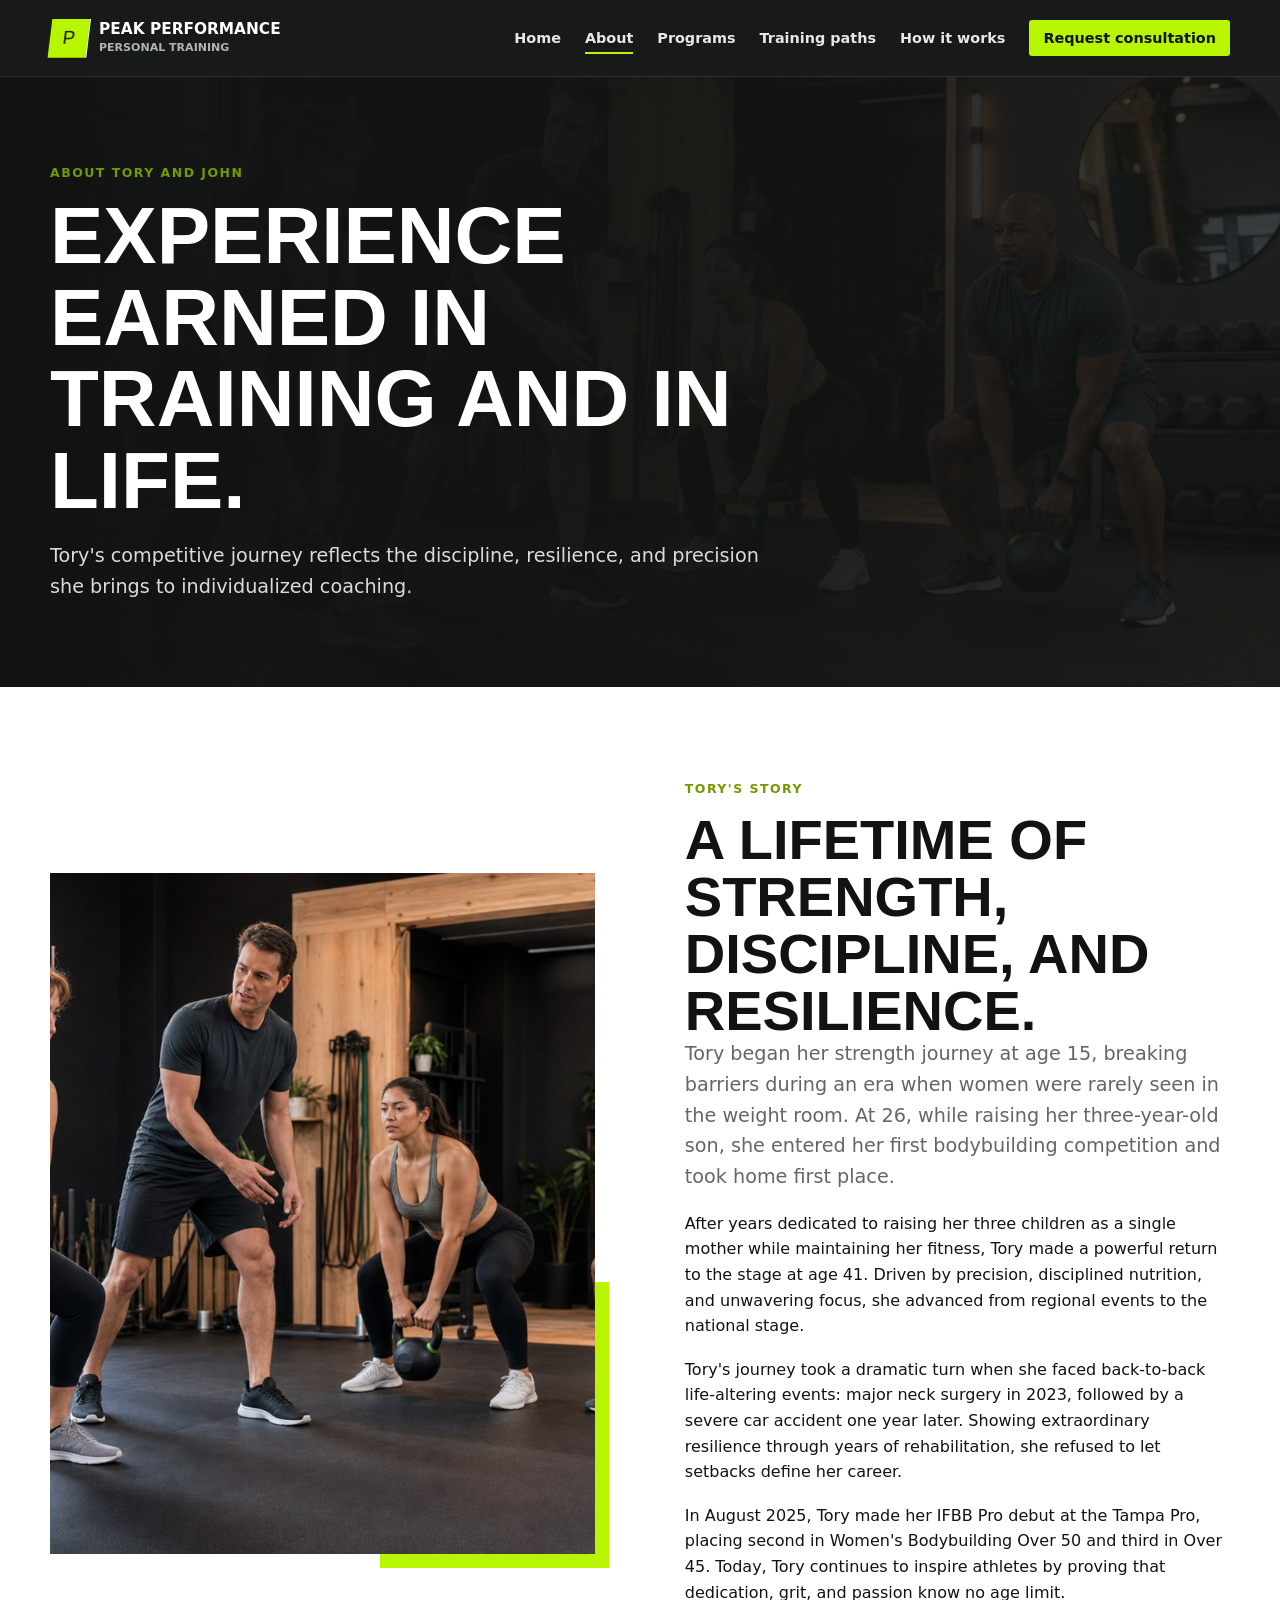
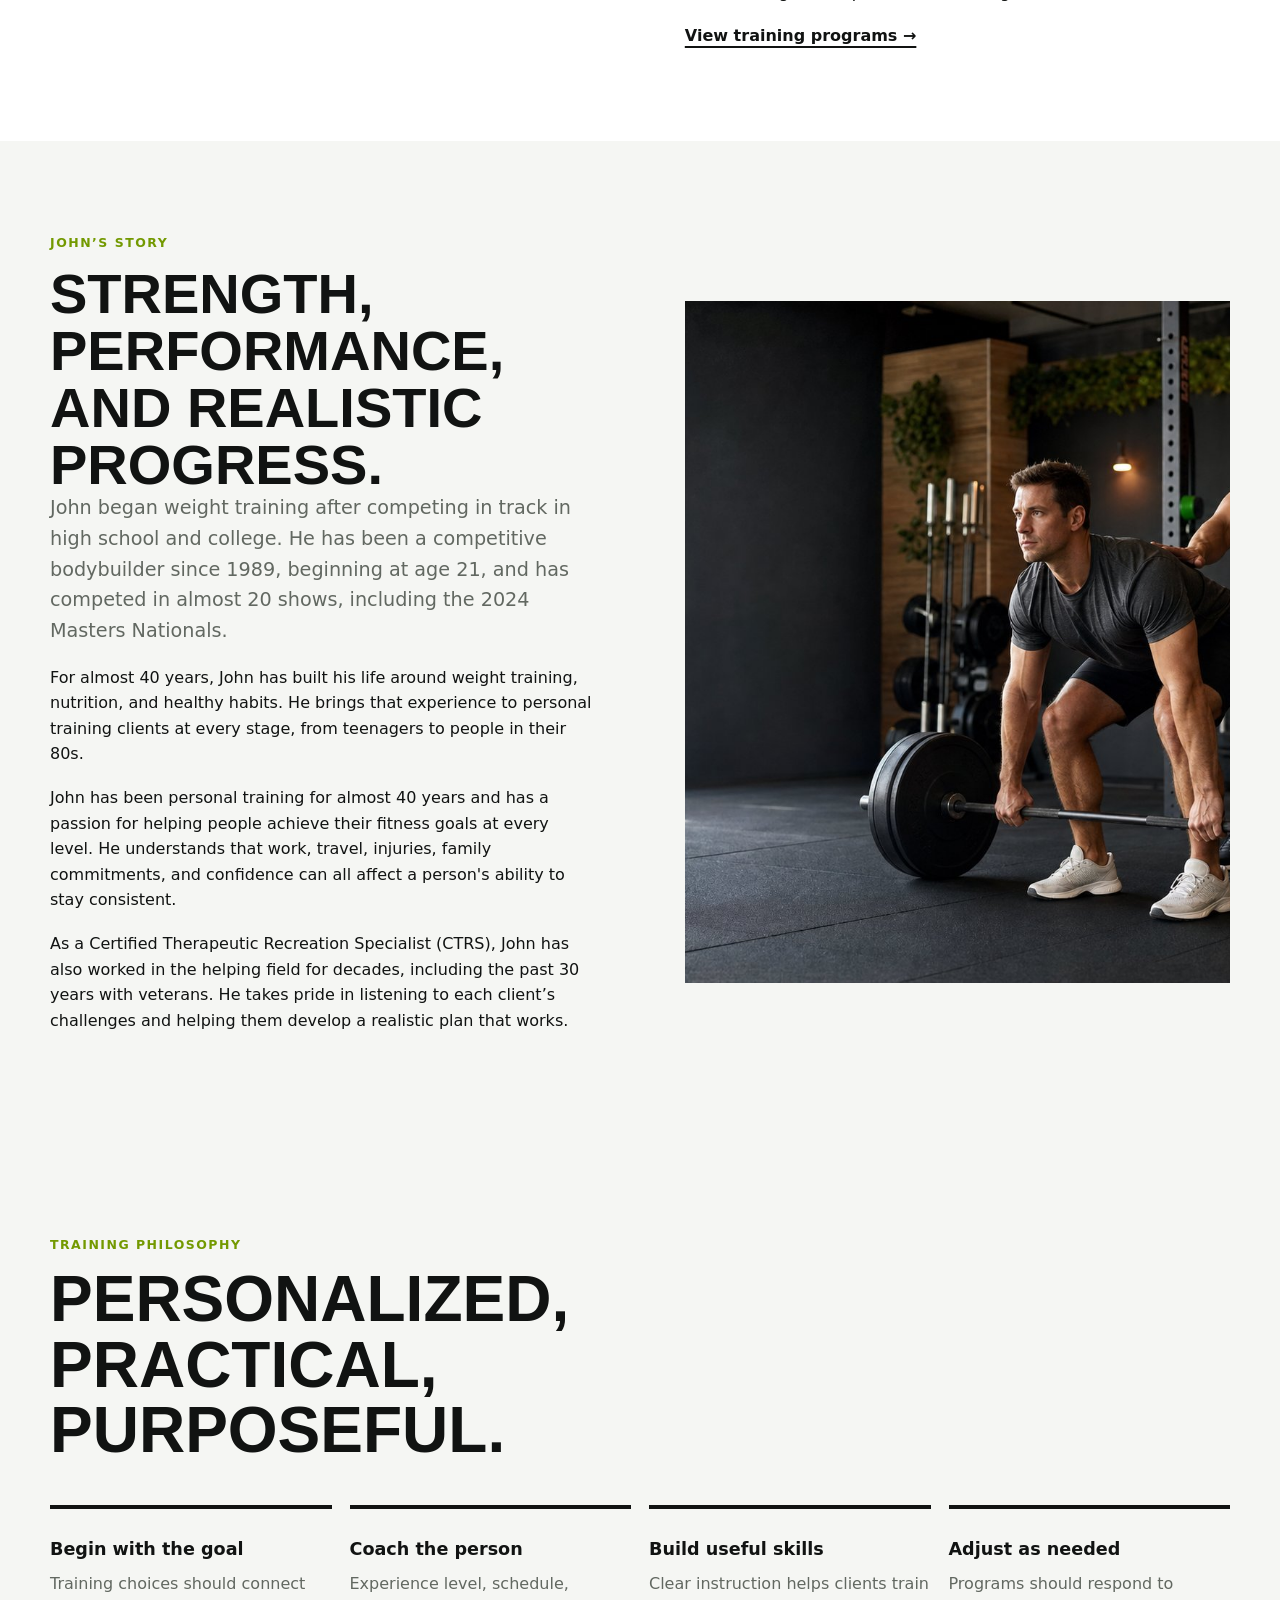
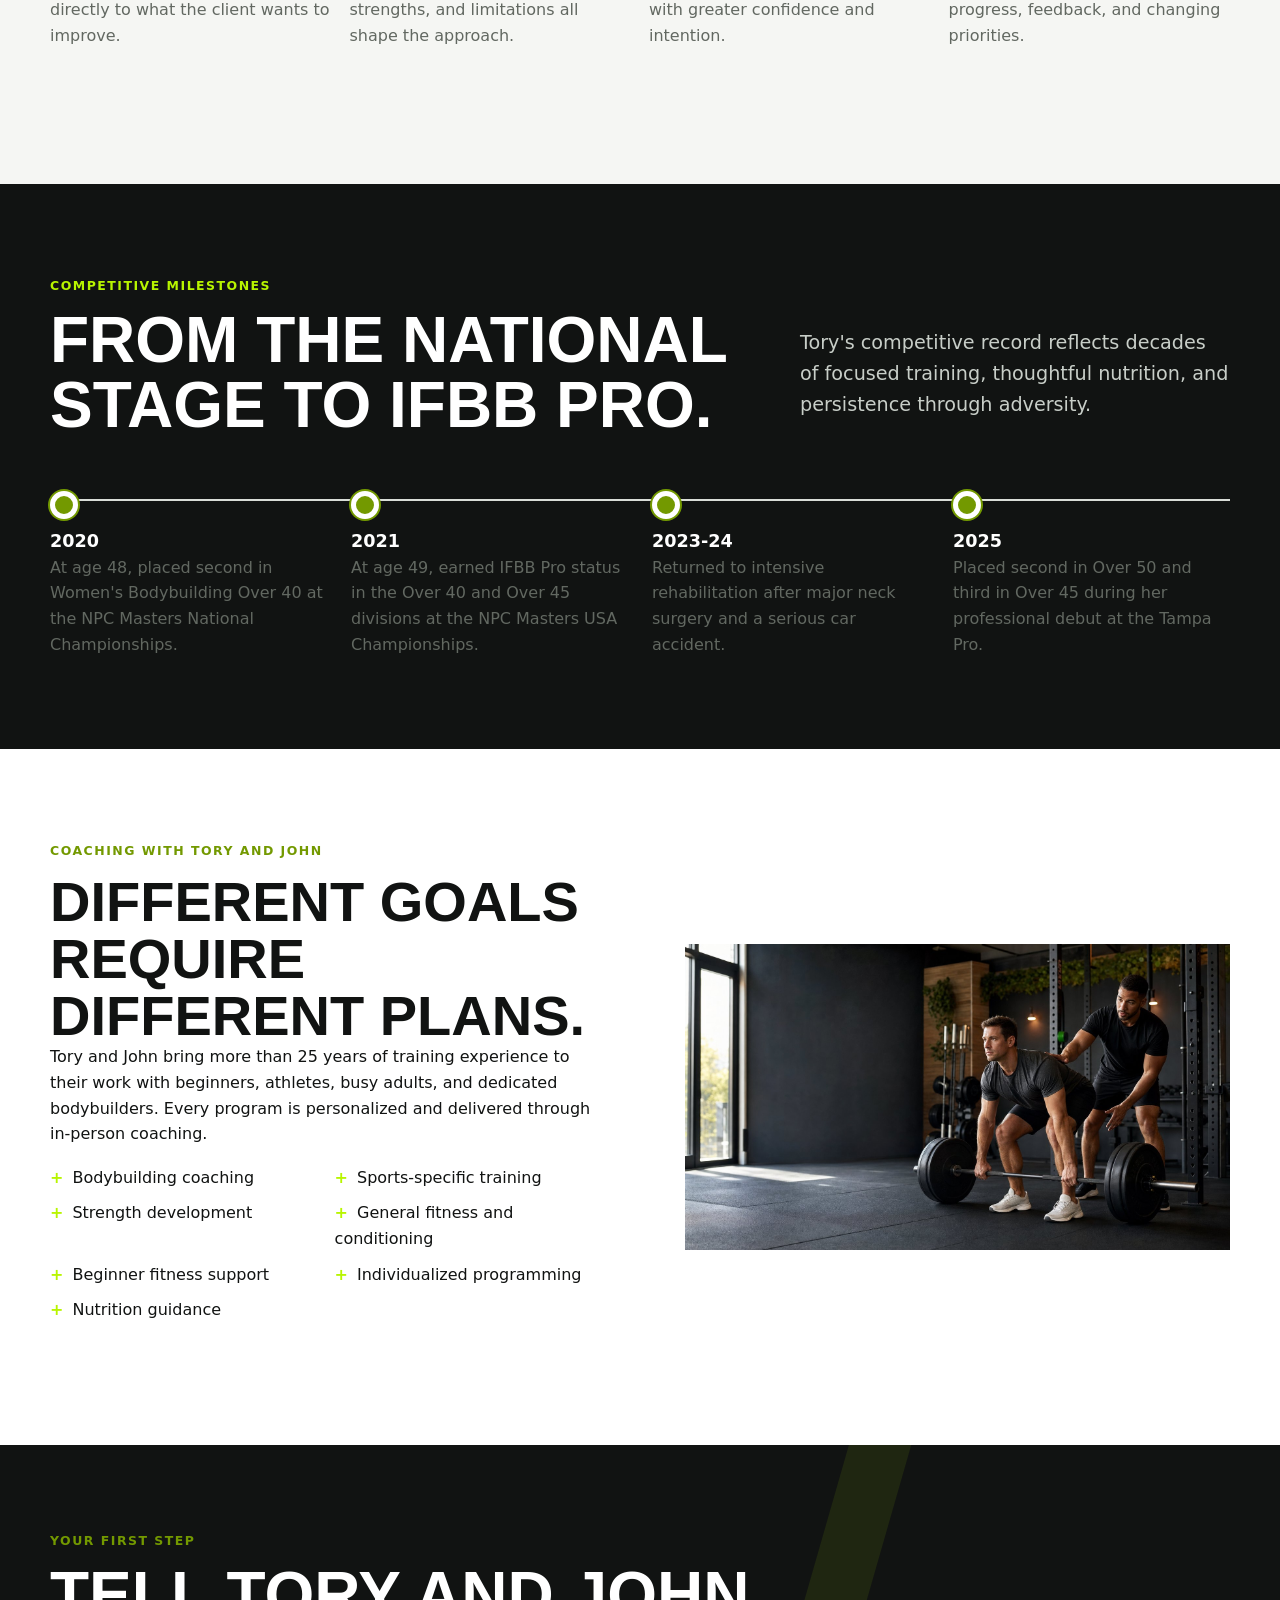
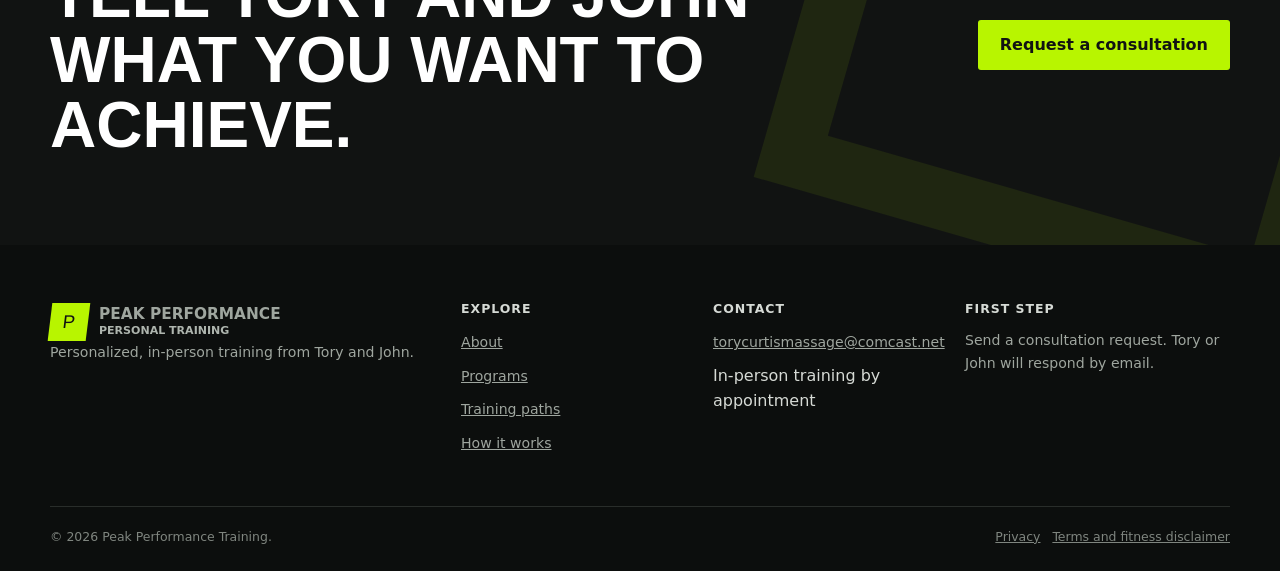
==== commit 28d8de8c: "Add files via upload" ====
--- a/about.html
+++ b/about.html
@@ -12,6 +12,7 @@
   <main id="main">
     <section class="page-hero"><div class="container reveal"><p class="eyebrow">About Tory and John</p><h1>Experience earned in training and in life.</h1><p class="lead">Tory's competitive journey reflects the discipline, resilience, and precision she brings to individualized coaching.</p></div></section>
     <section class="section"><div class="container split"><div class="split-media reveal"><img src="assets/images/group-training.jpg" width="1600" height="900" alt="In-person strength coaching in a professional gym"></div><div class="reveal"><p class="eyebrow">Tory's story</p><h2>A lifetime of strength, discipline, and resilience.</h2><p class="lead">Tory began her strength journey at age 15, breaking barriers during an era when women were rarely seen in the weight room. At 26, while raising her three-year-old son, she entered her first bodybuilding competition and took home first place.</p><p>After years dedicated to raising her three children as a single mother while maintaining her fitness, Tory made a powerful return to the stage at age 41. Driven by precision, disciplined nutrition, and unwavering focus, she advanced from regional events to the national stage.</p><p>Tory's journey took a dramatic turn when she faced back-to-back life-altering events: major neck surgery in 2023, followed by a severe car accident one year later. Showing extraordinary resilience through years of rehabilitation, she refused to let setbacks define her career.</p><p>In August 2025, Tory made her IFBB Pro debut at the Tampa Pro, placing second in Women's Bodybuilding Over 50 and third in Over 45. Today, Tory continues to inspire athletes by proving that dedication, grit, and passion know no age limit.</p><a class="text-link" href="programs.html">View training programs &rarr;</a></div></div></section>
+    <section class="section surface"><div class="container split"><div class="reveal"><p class="eyebrow">John&rsquo;s story</p><h2>Strength, performance, and realistic progress.</h2><p class="lead">John began weight training after competing in track in high school and college. He has been a competitive bodybuilder since 1989, beginning at age 21, and has competed in almost 20 shows, including the 2024 Masters Nationals.</p><p>For almost 40 years, John has built his life around weight training, nutrition, and healthy habits. He brings that experience to personal training clients at every stage, from teenagers to people in their 80s.</p><p>John has been personal training for almost 40 years and has a passion for helping people achieve their fitness goals at every level. He understands that work, travel, injuries, family commitments, and confidence can all affect a person's ability to stay consistent.</p><p>As a Certified Therapeutic Recreation Specialist (CTRS), John has also worked in the helping field for decades, including the past 30 years with veterans. He takes pride in listening to each client&rsquo;s challenges and helping them develop a realistic plan that works.</p></div><div class="split-media reveal"><img src="assets/images/hero-training.jpg" width="1920" height="1080" alt="Barbell training equipment in a professional gym" loading="lazy" decoding="async"></div></div></section>
     <section class="section surface"><div class="container"><div class="section-head reveal"><div><p class="eyebrow">Training philosophy</p><h2>Personalized, practical, purposeful.</h2></div></div><div class="value-grid"><article class="value"><strong>Begin with the goal</strong><p>Training choices should connect directly to what the client wants to improve.</p></article><article class="value"><strong>Coach the person</strong><p>Experience level, schedule, strengths, and limitations all shape the approach.</p></article><article class="value"><strong>Build useful skills</strong><p>Clear instruction helps clients train with greater confidence and intention.</p></article><article class="value"><strong>Adjust as needed</strong><p>Programs should respond to progress, feedback, and changing priorities.</p></article></div></div></section>
     <section class="section dark"><div class="container"><div class="section-head reveal"><div><p class="eyebrow">Competitive milestones</p><h2>From the national stage to IFBB Pro.</h2></div><p class="lead">Tory's competitive record reflects decades of focused training, thoughtful nutrition, and persistence through adversity.</p></div><div class="timeline"><div class="timeline-item"><strong>2020</strong><span>At age 48, placed second in Women's Bodybuilding Over 40 at the NPC Masters National Championships.</span></div><div class="timeline-item"><strong>2021</strong><span>At age 49, earned IFBB Pro status in the Over 40 and Over 45 divisions at the NPC Masters USA Championships.</span></div><div class="timeline-item"><strong>2023-24</strong><span>Returned to intensive rehabilitation after major neck surgery and a serious car accident.</span></div><div class="timeline-item"><strong>2025</strong><span>Placed second in Over 50 and third in Over 45 during her professional debut at the Tampa Pro.</span></div></div></div></section>
     <section class="section"><div class="container split"><div class="reveal"><p class="eyebrow">Coaching with Tory and John</p><h2>Different goals require different plans.</h2><p>Tory and John bring more than 25 years of training experience to their work with beginners, athletes, busy adults, and dedicated bodybuilders. Every program is personalized and delivered through in-person coaching.</p><ul class="credential-list"><li>Bodybuilding coaching</li><li>Sports-specific training</li><li>Strength development</li><li>General fitness and conditioning</li><li>Beginner fitness support</li><li>Individualized programming</li><li>Nutrition guidance</li></ul></div><img class="reveal" src="assets/images/hero-training.jpg" width="1920" height="1080" alt="Barbell training with coaching in a professional gym" decoding="async"></div></section>
--- a/style.css
+++ b/style.css
@@ -134,6 +134,24 @@
 .result-card figcaption span { display: block; margin-bottom: 8px; color: var(--green); font-size: .74rem; font-weight: 850; text-transform: uppercase; }
 .result-card figcaption strong { display: block; font-family: "Arial Narrow", Impact, sans-serif; font-size: 1.55rem; line-height: 1.05; text-transform: uppercase; }
 .result-card figcaption p { margin-bottom: 0; color: #c5cbc6; }
+.result-card figcaption blockquote { margin: 22px 0 18px; color: #d7ddd8; font-size: .96rem; line-height: 1.65; }
+.result-card figcaption blockquote p { margin: 0 0 15px; color: inherit; }
+.result-card figcaption cite { color: var(--green); font-style: normal; font-weight: 850; }
+.results-grid > :nth-child(4) { order: 1; }
+.results-grid > :nth-child(5) { order: 2; }
+.results-grid > :nth-child(3) { order: 3; }
+.results-grid > :nth-child(1) { order: 4; }
+.results-grid > :nth-child(2) { order: 5; }
+.results-grid > .brian-story { order: 6; }
+.results-grid > :nth-child(1) .result-image,
+.results-grid > :nth-child(2) .result-image { display: none; }
+.result-card-story-only { grid-column: 1 / -1; }
+.result-story-copy { padding: 42px; max-width: 900px; }
+.result-story-copy > span { display: block; margin-bottom: 8px; color: var(--green); font-size: .74rem; font-weight: 850; text-transform: uppercase; }
+.result-story-copy > strong { display: block; font-family: "Arial Narrow", Impact, sans-serif; font-size: 1.8rem; line-height: 1.05; text-transform: uppercase; }
+.result-story-copy blockquote { margin: 24px 0 18px; color: #d7ddd8; font-size: 1.05rem; line-height: 1.7; }
+.result-story-copy blockquote p { margin: 0 0 16px; }
+.result-story-copy cite { color: var(--green); font-style: normal; font-weight: 850; }
 .story-grid { display: grid; grid-template-columns: repeat(3, minmax(0, 1fr)); gap: 16px; }
 .story-card { position: relative; display: flex; min-height: 385px; flex-direction: column; padding: 32px; border: 1px solid var(--line); background: var(--white); }
 .story-card-featured { color: var(--white); border-color: var(--ink); background: var(--ink); }
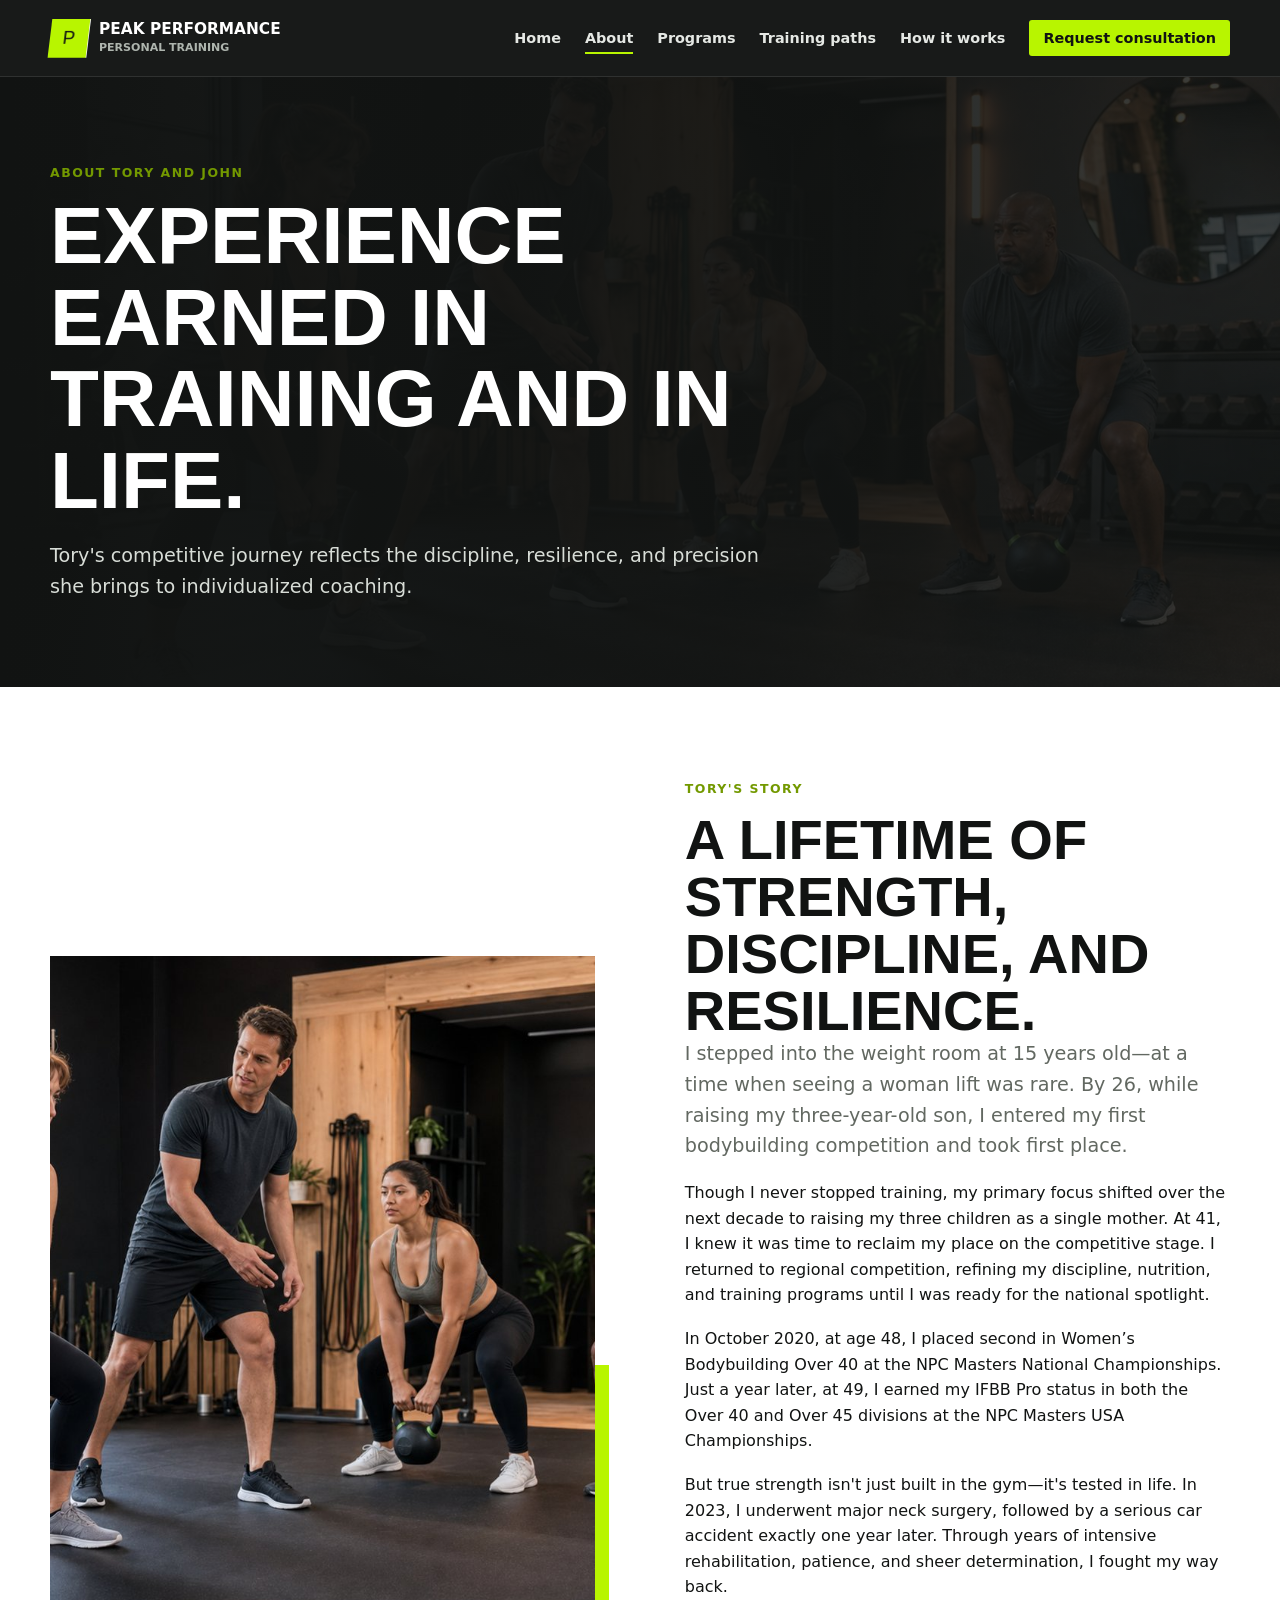
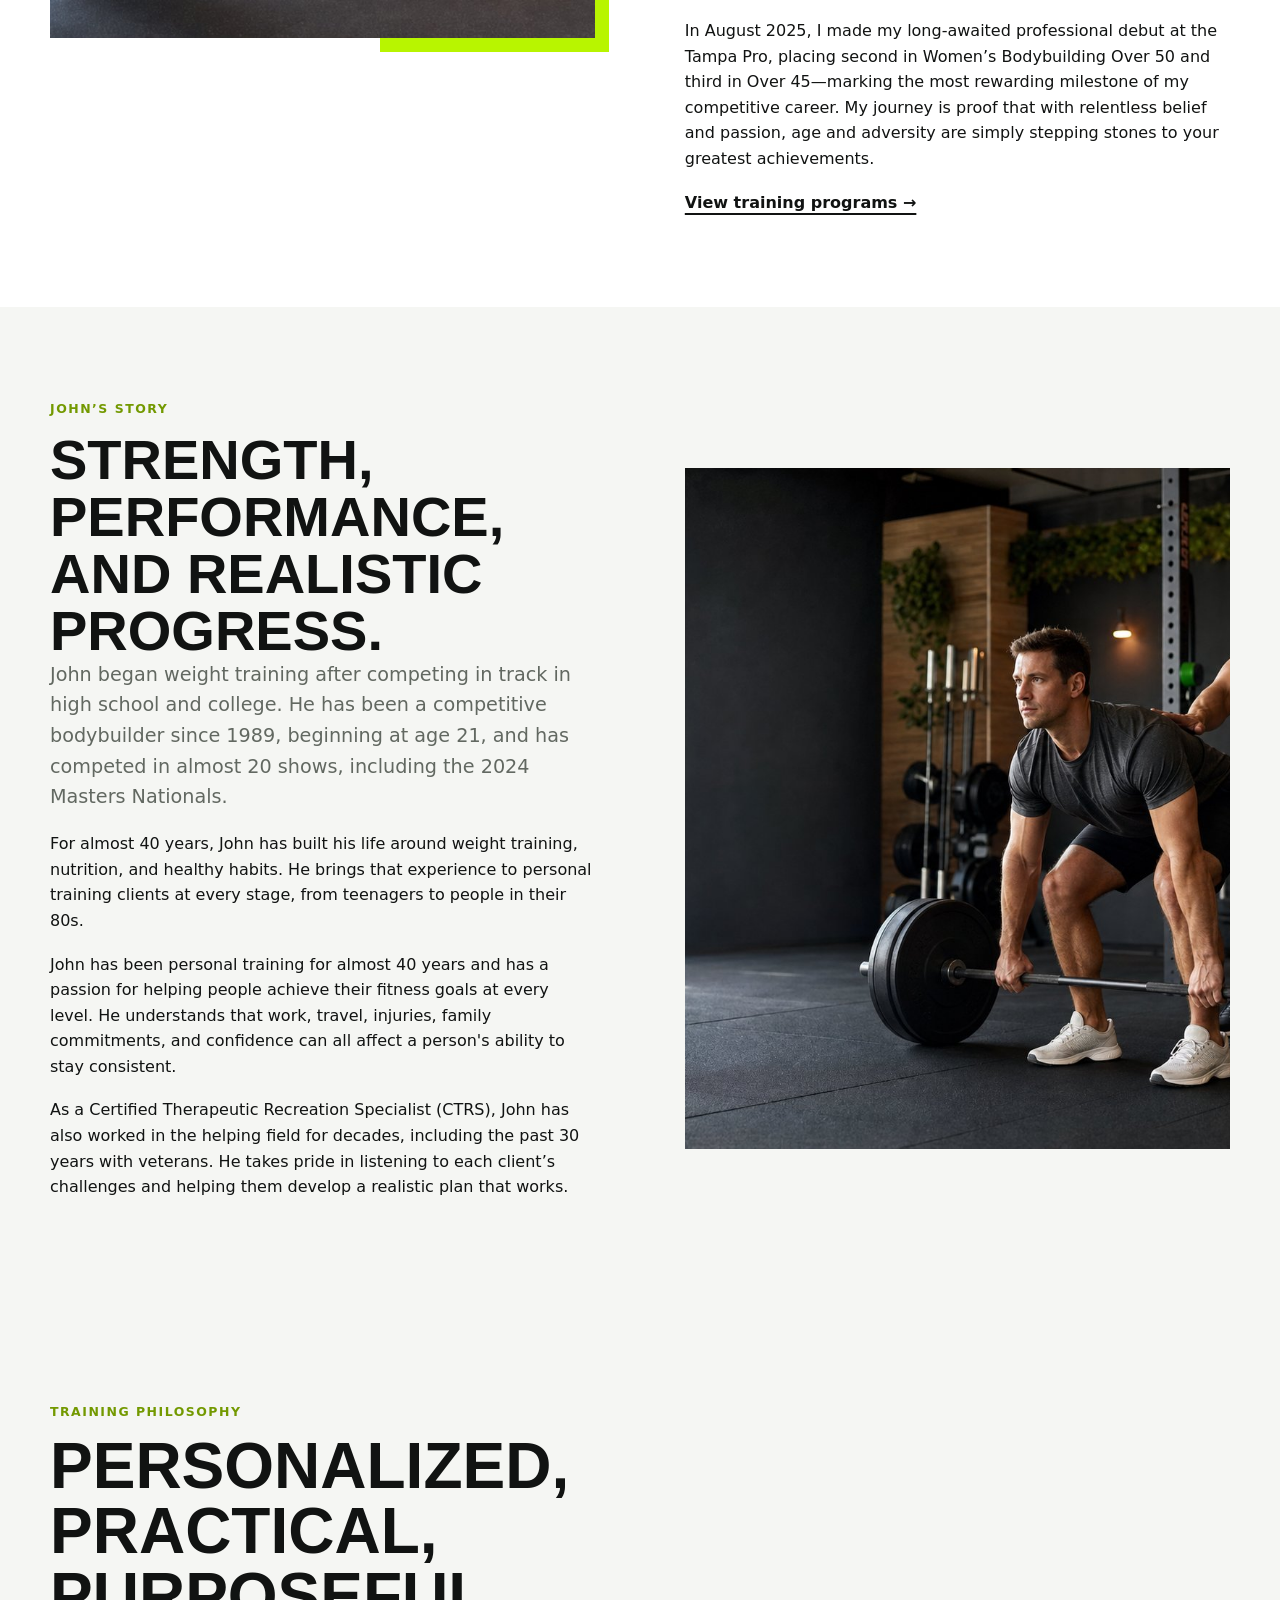
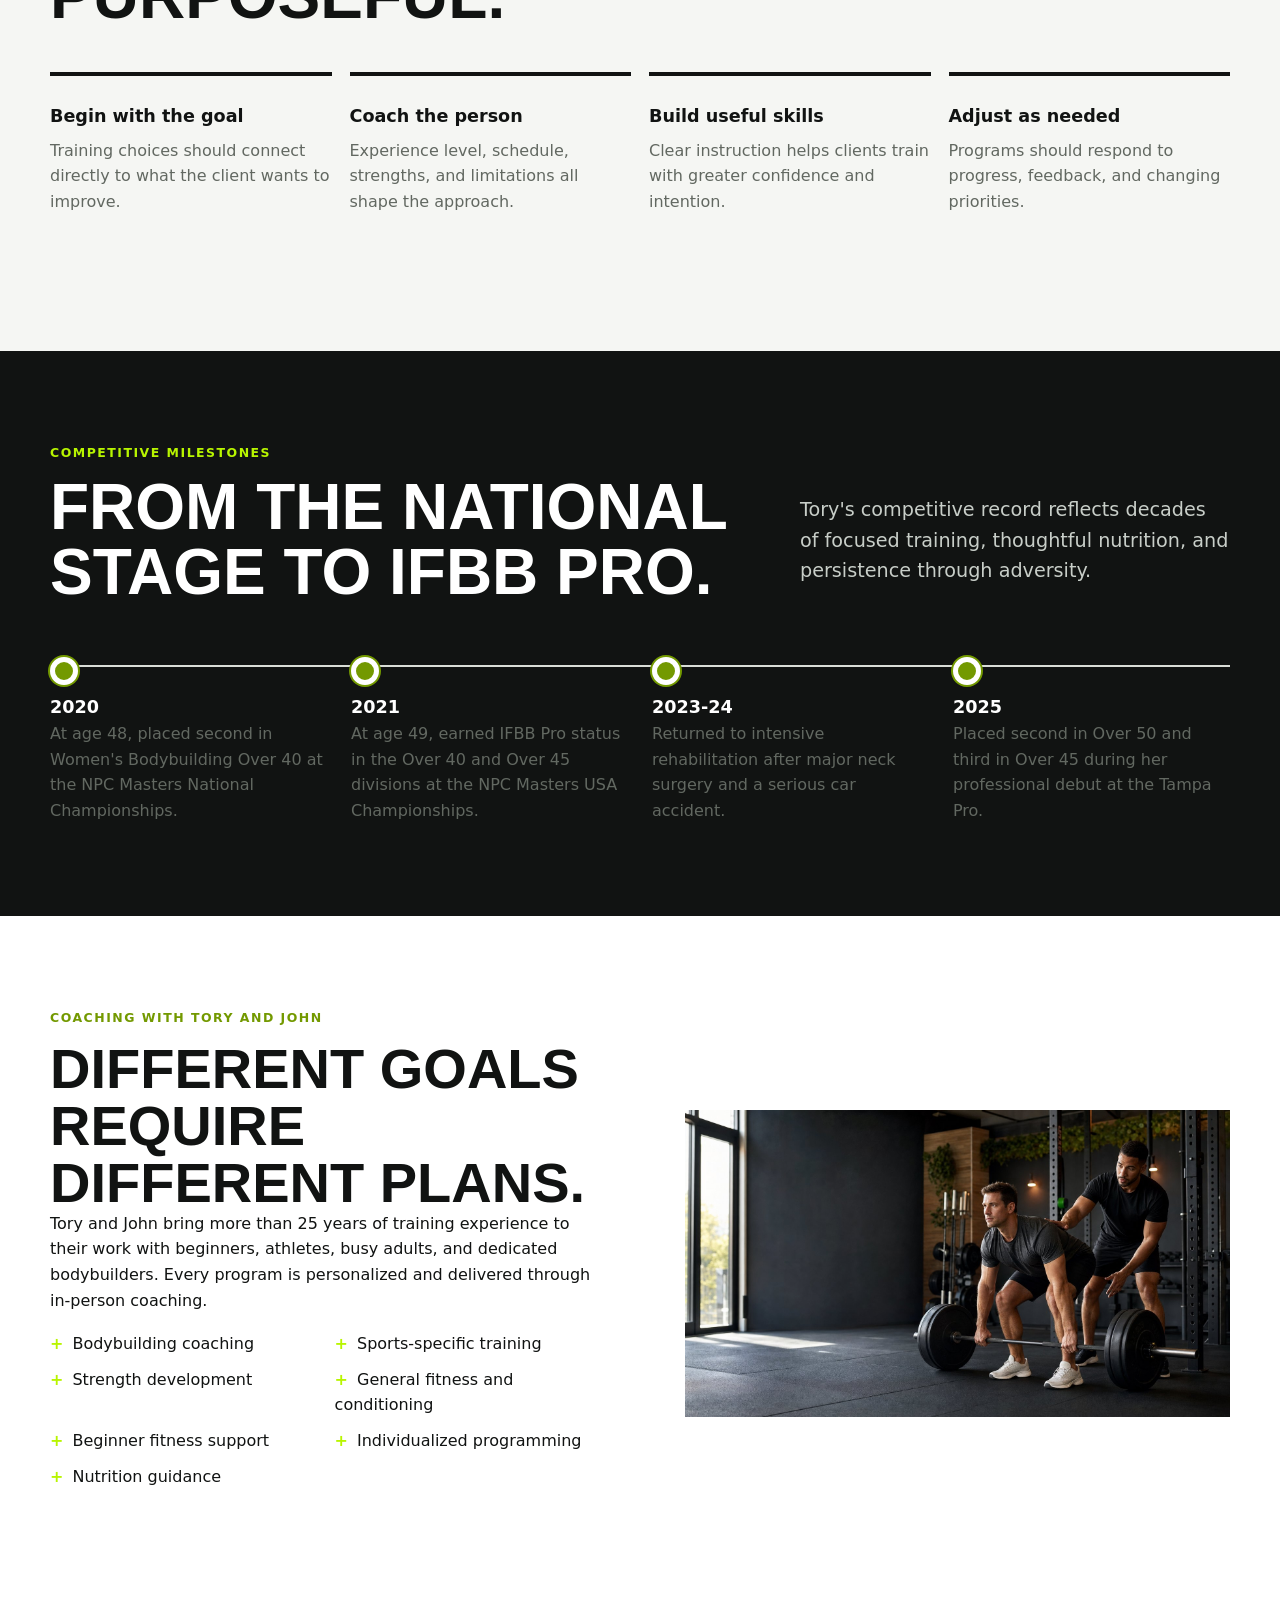
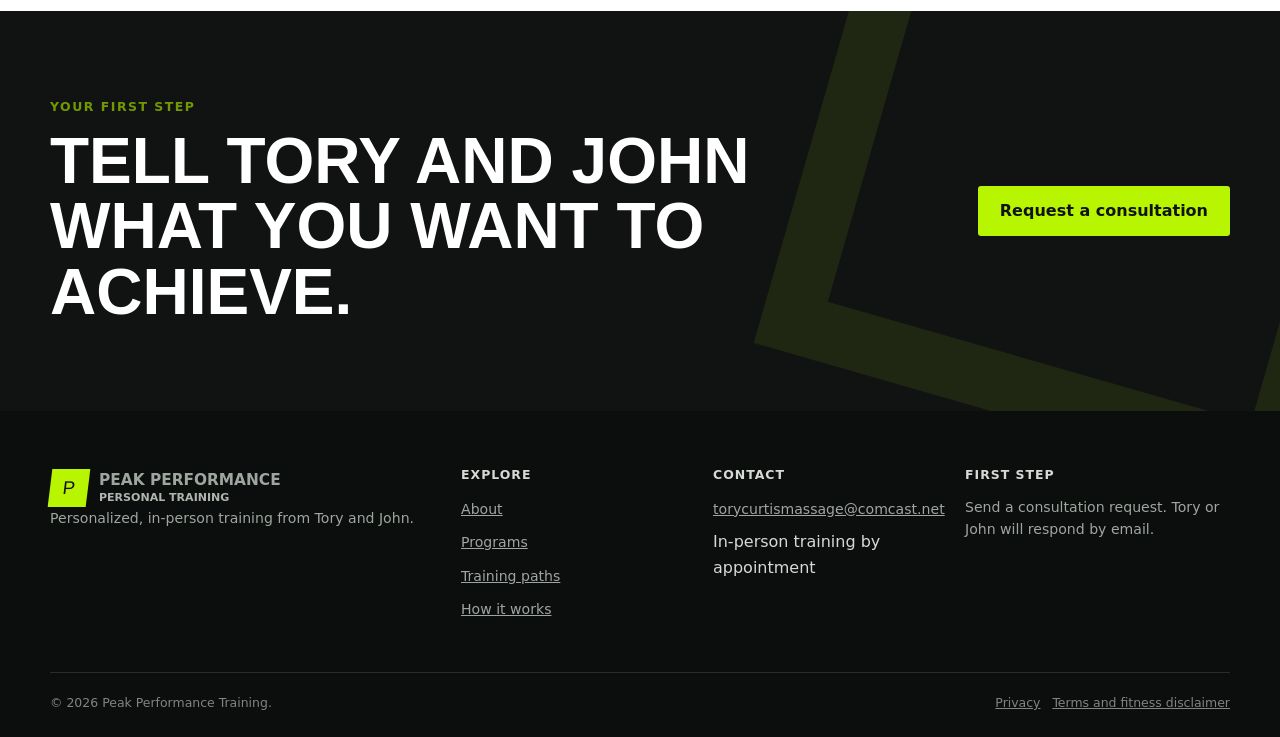
==== commit 1a6d3d17: "Add files via upload" ====
--- a/about.html
+++ b/about.html
@@ -11,7 +11,7 @@
   <header class="site-header"><nav class="navbar" aria-label="Primary navigation"><!-- EDITABLE BUSINESS NAME: replace after approval. --><a class="brand" href="index.html" aria-label="Peak Performance Training home"><span class="brand-mark">P</span><span class="brand-copy"><strong>Peak Performance</strong><small>Personal Training</small></span></a><button class="nav-toggle" type="button" aria-label="Open navigation" aria-controls="nav-menu" aria-expanded="false"><span></span><span></span><span></span></button><ul class="nav-menu" id="nav-menu"><li><a href="index.html">Home</a></li><li><a class="active" href="about.html">About</a></li><li><a href="programs.html">Programs</a></li><li><a href="transformations.html">Training paths</a></li><li><a href="pricing.html">How it works</a></li><li><a class="nav-cta" href="contact.html#consultation">Request consultation</a></li></ul></nav></header>
   <main id="main">
     <section class="page-hero"><div class="container reveal"><p class="eyebrow">About Tory and John</p><h1>Experience earned in training and in life.</h1><p class="lead">Tory's competitive journey reflects the discipline, resilience, and precision she brings to individualized coaching.</p></div></section>
-    <section class="section"><div class="container split"><div class="split-media reveal"><img src="assets/images/group-training.jpg" width="1600" height="900" alt="In-person strength coaching in a professional gym"></div><div class="reveal"><p class="eyebrow">Tory's story</p><h2>A lifetime of strength, discipline, and resilience.</h2><p class="lead">Tory began her strength journey at age 15, breaking barriers during an era when women were rarely seen in the weight room. At 26, while raising her three-year-old son, she entered her first bodybuilding competition and took home first place.</p><p>After years dedicated to raising her three children as a single mother while maintaining her fitness, Tory made a powerful return to the stage at age 41. Driven by precision, disciplined nutrition, and unwavering focus, she advanced from regional events to the national stage.</p><p>Tory's journey took a dramatic turn when she faced back-to-back life-altering events: major neck surgery in 2023, followed by a severe car accident one year later. Showing extraordinary resilience through years of rehabilitation, she refused to let setbacks define her career.</p><p>In August 2025, Tory made her IFBB Pro debut at the Tampa Pro, placing second in Women's Bodybuilding Over 50 and third in Over 45. Today, Tory continues to inspire athletes by proving that dedication, grit, and passion know no age limit.</p><a class="text-link" href="programs.html">View training programs &rarr;</a></div></div></section>
+    <section class="section"><div class="container split"><div class="split-media reveal"><img src="assets/images/group-training.jpg" width="1600" height="900" alt="In-person strength coaching in a professional gym"></div><div class="reveal"><p class="eyebrow">Tory's story</p><h2>A lifetime of strength, discipline, and resilience.</h2><p class="lead">I stepped into the weight room at 15 years old&mdash;at a time when seeing a woman lift was rare. By 26, while raising my three-year-old son, I entered my first bodybuilding competition and took first place.</p><p>Though I never stopped training, my primary focus shifted over the next decade to raising my three children as a single mother. At 41, I knew it was time to reclaim my place on the competitive stage. I returned to regional competition, refining my discipline, nutrition, and training programs until I was ready for the national spotlight.</p><p>In October 2020, at age 48, I placed second in Women&rsquo;s Bodybuilding Over 40 at the NPC Masters National Championships. Just a year later, at 49, I earned my IFBB Pro status in both the Over 40 and Over 45 divisions at the NPC Masters USA Championships.</p><p>But true strength isn't just built in the gym&mdash;it's tested in life. In 2023, I underwent major neck surgery, followed by a serious car accident exactly one year later. Through years of intensive rehabilitation, patience, and sheer determination, I fought my way back.</p><p>In August 2025, I made my long-awaited professional debut at the Tampa Pro, placing second in Women&rsquo;s Bodybuilding Over 50 and third in Over 45&mdash;marking the most rewarding milestone of my competitive career. My journey is proof that with relentless belief and passion, age and adversity are simply stepping stones to your greatest achievements.</p><a class="text-link" href="programs.html">View training programs &rarr;</a></div></div></section>
     <section class="section surface"><div class="container split"><div class="reveal"><p class="eyebrow">John&rsquo;s story</p><h2>Strength, performance, and realistic progress.</h2><p class="lead">John began weight training after competing in track in high school and college. He has been a competitive bodybuilder since 1989, beginning at age 21, and has competed in almost 20 shows, including the 2024 Masters Nationals.</p><p>For almost 40 years, John has built his life around weight training, nutrition, and healthy habits. He brings that experience to personal training clients at every stage, from teenagers to people in their 80s.</p><p>John has been personal training for almost 40 years and has a passion for helping people achieve their fitness goals at every level. He understands that work, travel, injuries, family commitments, and confidence can all affect a person's ability to stay consistent.</p><p>As a Certified Therapeutic Recreation Specialist (CTRS), John has also worked in the helping field for decades, including the past 30 years with veterans. He takes pride in listening to each client&rsquo;s challenges and helping them develop a realistic plan that works.</p></div><div class="split-media reveal"><img src="assets/images/hero-training.jpg" width="1920" height="1080" alt="Barbell training equipment in a professional gym" loading="lazy" decoding="async"></div></div></section>
     <section class="section surface"><div class="container"><div class="section-head reveal"><div><p class="eyebrow">Training philosophy</p><h2>Personalized, practical, purposeful.</h2></div></div><div class="value-grid"><article class="value"><strong>Begin with the goal</strong><p>Training choices should connect directly to what the client wants to improve.</p></article><article class="value"><strong>Coach the person</strong><p>Experience level, schedule, strengths, and limitations all shape the approach.</p></article><article class="value"><strong>Build useful skills</strong><p>Clear instruction helps clients train with greater confidence and intention.</p></article><article class="value"><strong>Adjust as needed</strong><p>Programs should respond to progress, feedback, and changing priorities.</p></article></div></div></section>
     <section class="section dark"><div class="container"><div class="section-head reveal"><div><p class="eyebrow">Competitive milestones</p><h2>From the national stage to IFBB Pro.</h2></div><p class="lead">Tory's competitive record reflects decades of focused training, thoughtful nutrition, and persistence through adversity.</p></div><div class="timeline"><div class="timeline-item"><strong>2020</strong><span>At age 48, placed second in Women's Bodybuilding Over 40 at the NPC Masters National Championships.</span></div><div class="timeline-item"><strong>2021</strong><span>At age 49, earned IFBB Pro status in the Over 40 and Over 45 divisions at the NPC Masters USA Championships.</span></div><div class="timeline-item"><strong>2023-24</strong><span>Returned to intensive rehabilitation after major neck surgery and a serious car accident.</span></div><div class="timeline-item"><strong>2025</strong><span>Placed second in Over 50 and third in Over 45 during her professional debut at the Tampa Pro.</span></div></div></div></section>
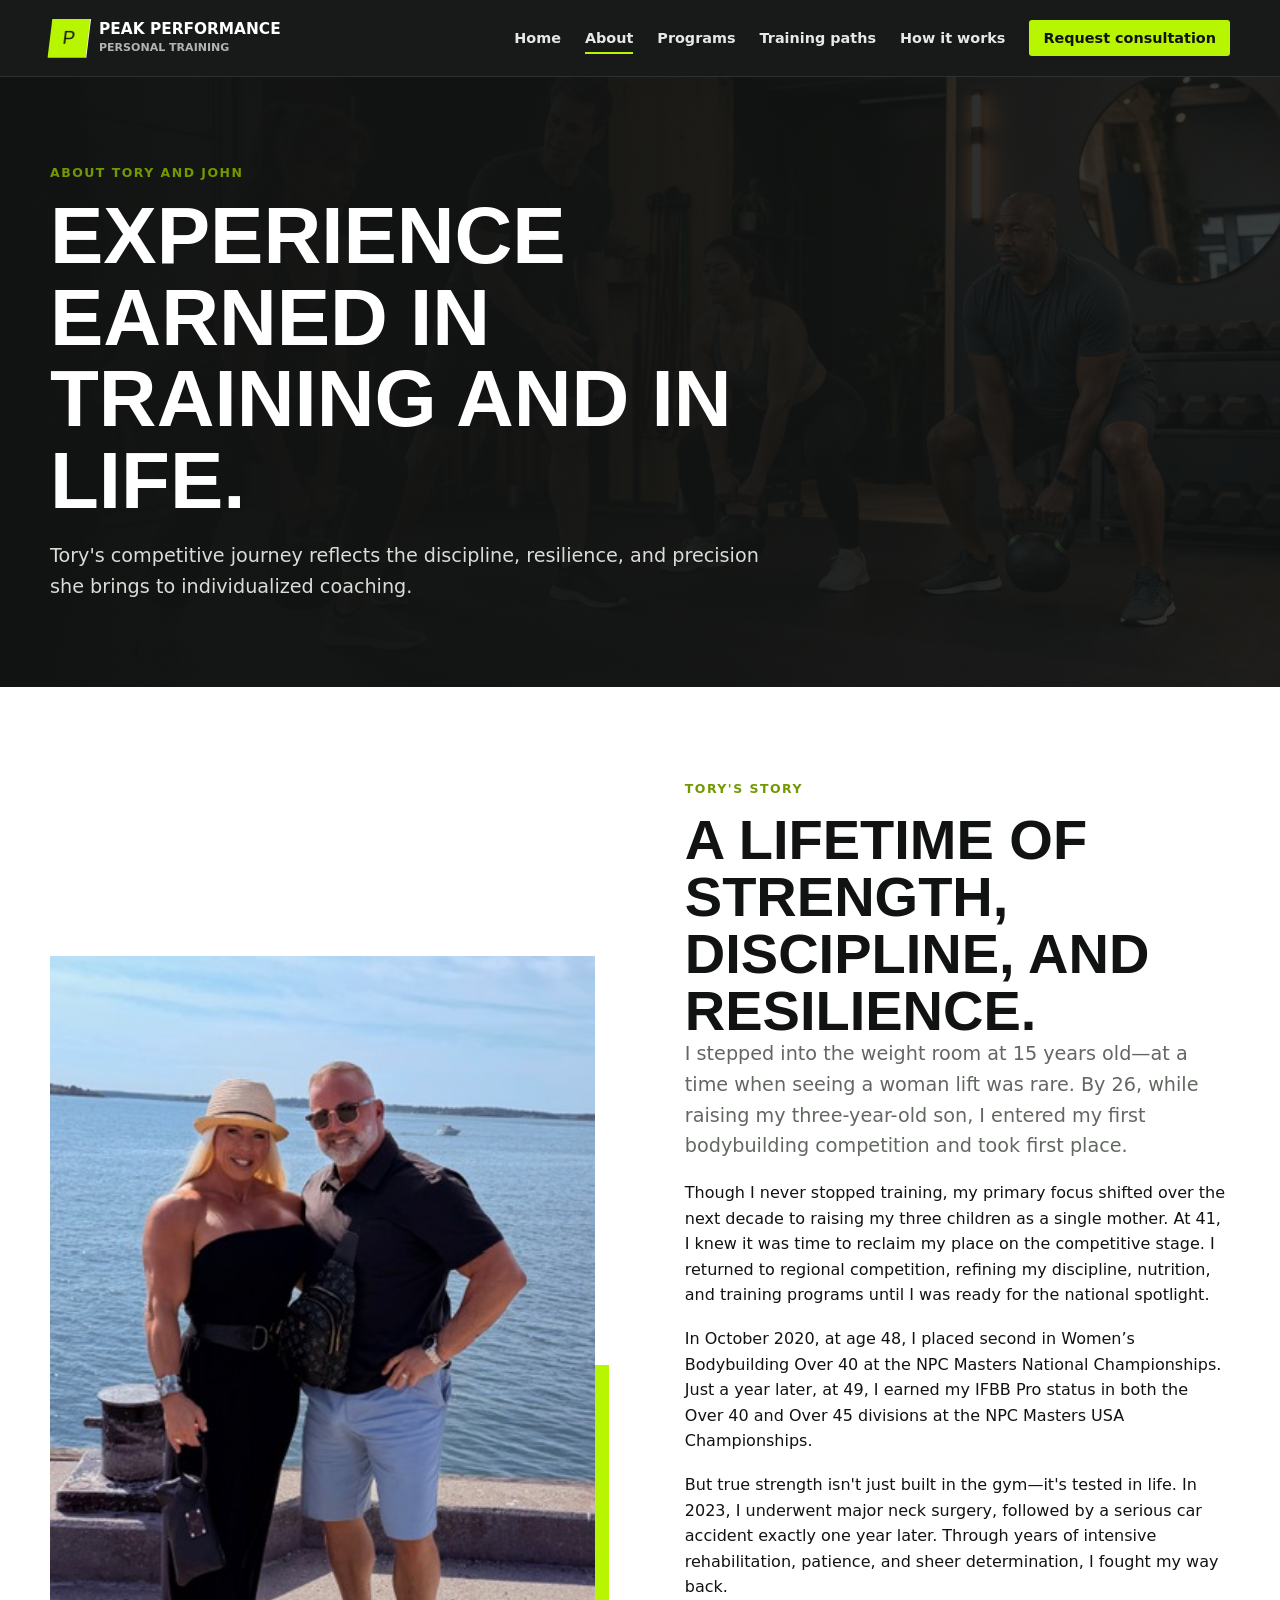
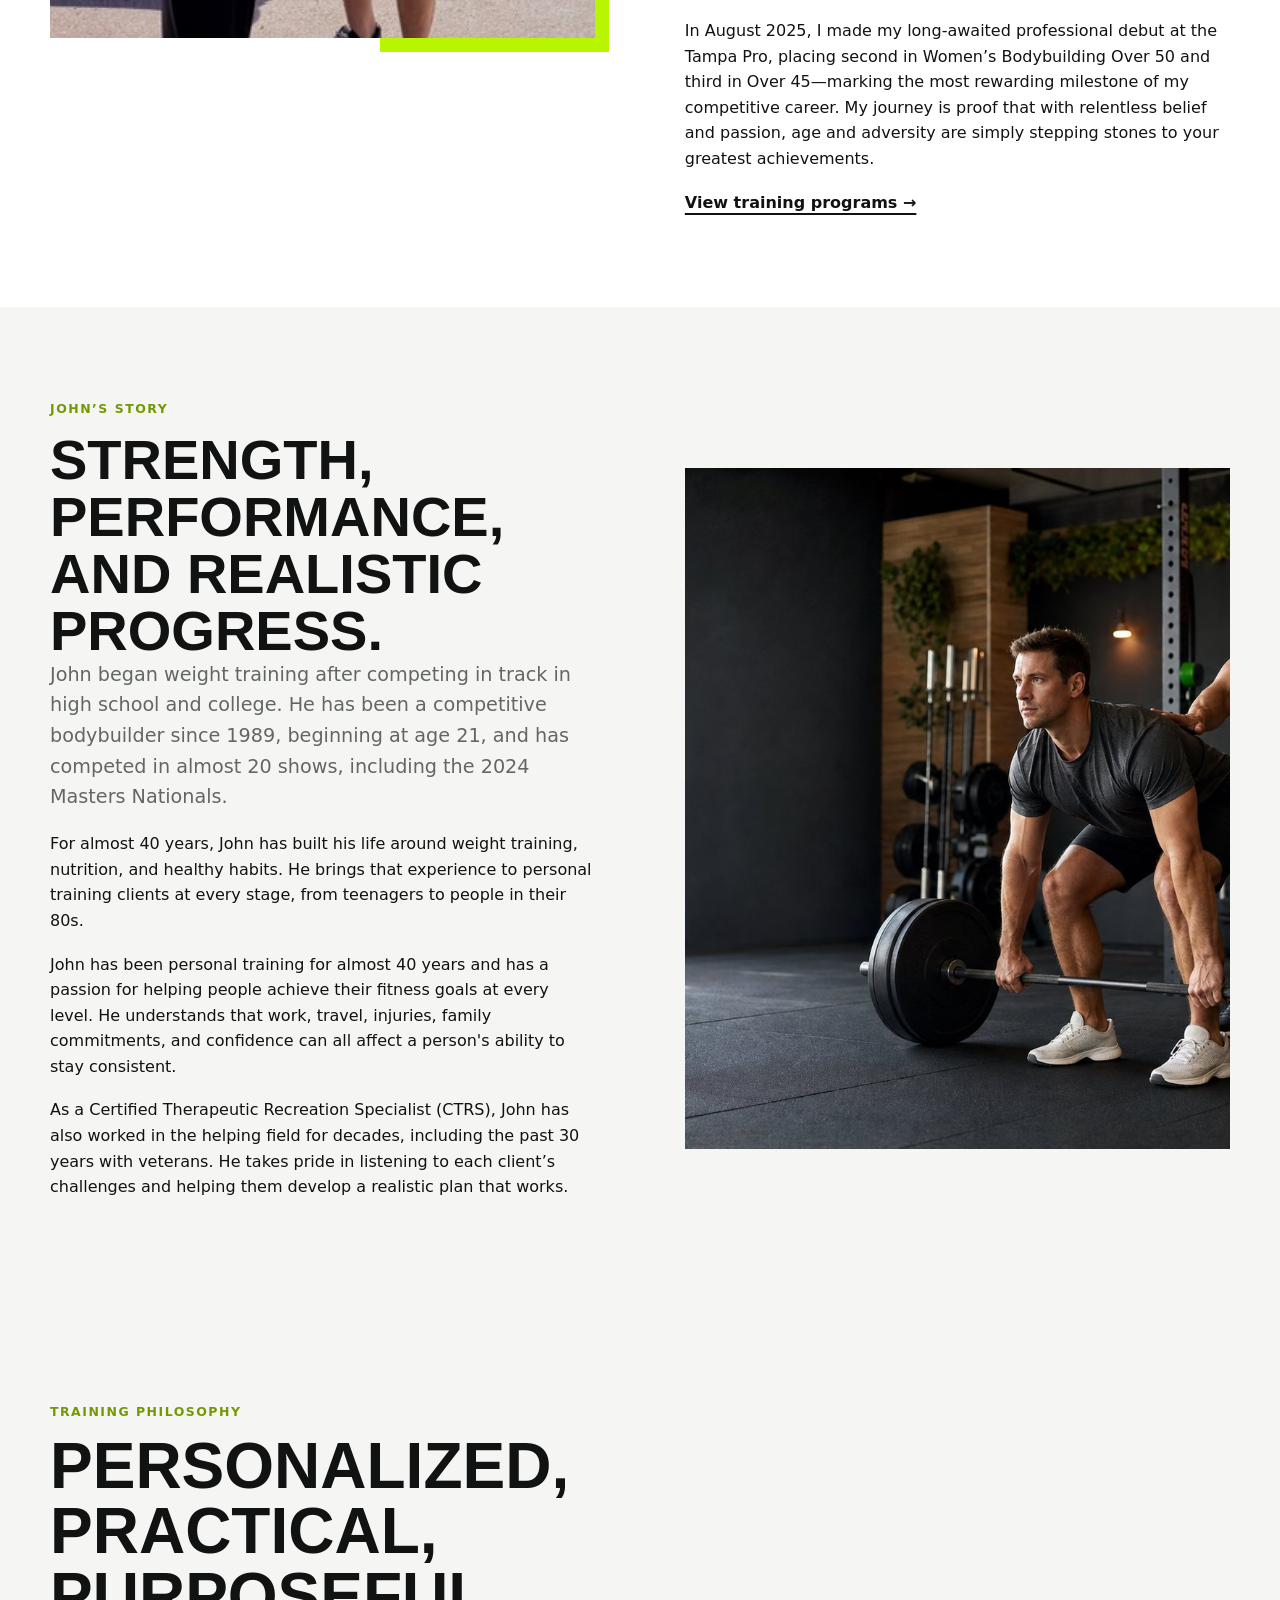
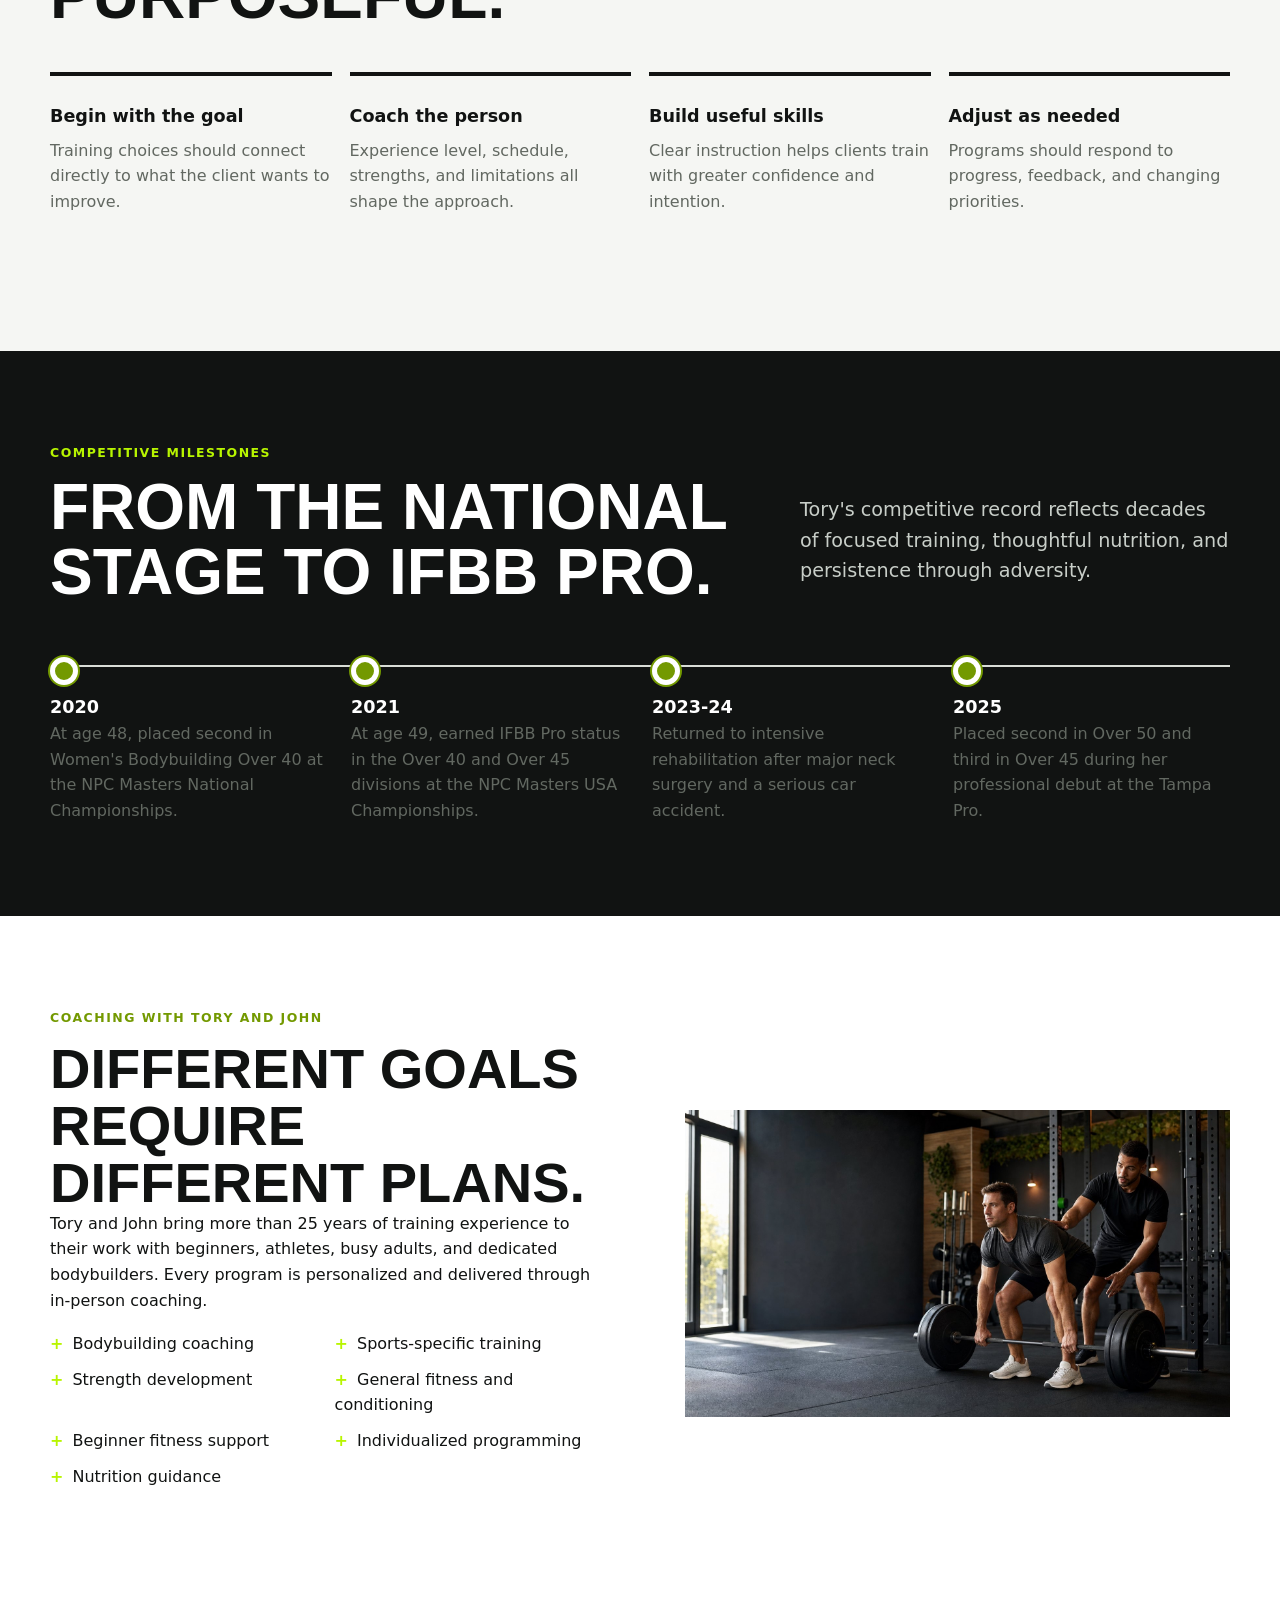
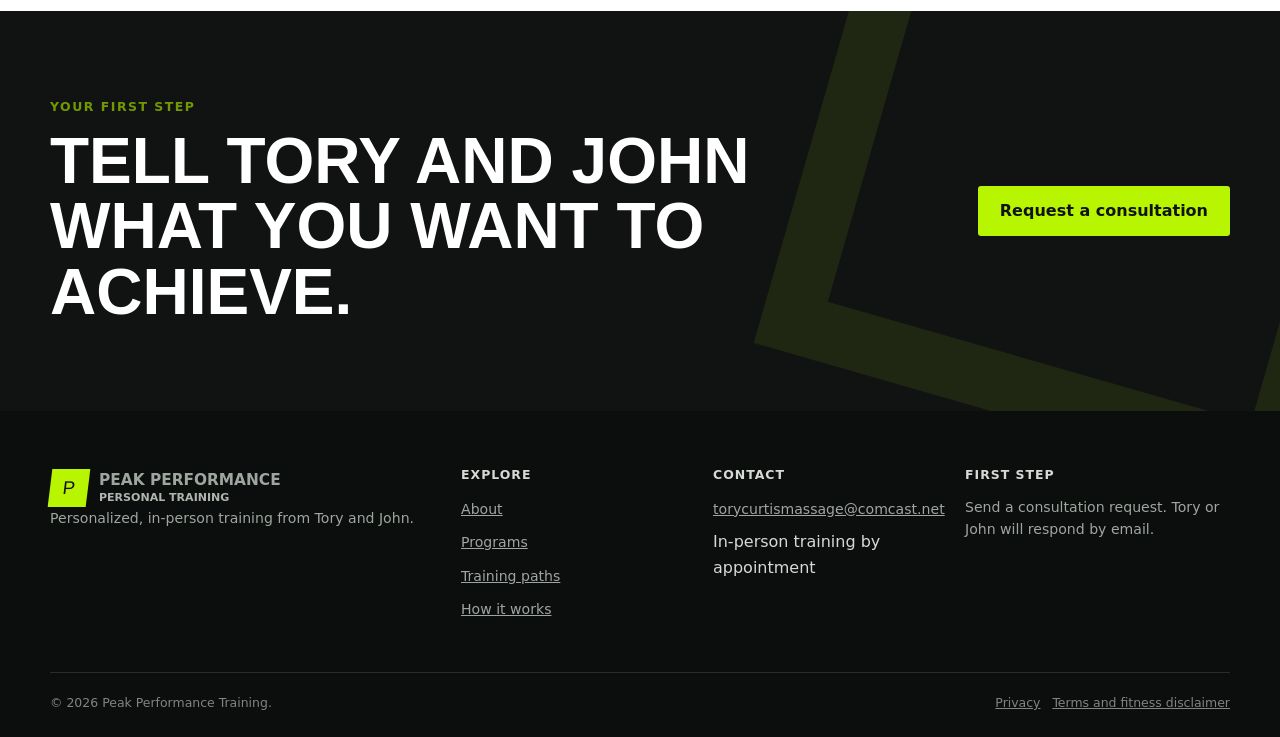
==== commit 99253e38: "Add files via upload" ====
--- a/about.html
+++ b/about.html
@@ -11,7 +11,7 @@
   <header class="site-header"><nav class="navbar" aria-label="Primary navigation"><!-- EDITABLE BUSINESS NAME: replace after approval. --><a class="brand" href="index.html" aria-label="Peak Performance Training home"><span class="brand-mark">P</span><span class="brand-copy"><strong>Peak Performance</strong><small>Personal Training</small></span></a><button class="nav-toggle" type="button" aria-label="Open navigation" aria-controls="nav-menu" aria-expanded="false"><span></span><span></span><span></span></button><ul class="nav-menu" id="nav-menu"><li><a href="index.html">Home</a></li><li><a class="active" href="about.html">About</a></li><li><a href="programs.html">Programs</a></li><li><a href="transformations.html">Training paths</a></li><li><a href="pricing.html">How it works</a></li><li><a class="nav-cta" href="contact.html#consultation">Request consultation</a></li></ul></nav></header>
   <main id="main">
     <section class="page-hero"><div class="container reveal"><p class="eyebrow">About Tory and John</p><h1>Experience earned in training and in life.</h1><p class="lead">Tory's competitive journey reflects the discipline, resilience, and precision she brings to individualized coaching.</p></div></section>
-    <section class="section"><div class="container split"><div class="split-media reveal"><img src="assets/images/group-training.jpg" width="1600" height="900" alt="In-person strength coaching in a professional gym"></div><div class="reveal"><p class="eyebrow">Tory's story</p><h2>A lifetime of strength, discipline, and resilience.</h2><p class="lead">I stepped into the weight room at 15 years old&mdash;at a time when seeing a woman lift was rare. By 26, while raising my three-year-old son, I entered my first bodybuilding competition and took first place.</p><p>Though I never stopped training, my primary focus shifted over the next decade to raising my three children as a single mother. At 41, I knew it was time to reclaim my place on the competitive stage. I returned to regional competition, refining my discipline, nutrition, and training programs until I was ready for the national spotlight.</p><p>In October 2020, at age 48, I placed second in Women&rsquo;s Bodybuilding Over 40 at the NPC Masters National Championships. Just a year later, at 49, I earned my IFBB Pro status in both the Over 40 and Over 45 divisions at the NPC Masters USA Championships.</p><p>But true strength isn't just built in the gym&mdash;it's tested in life. In 2023, I underwent major neck surgery, followed by a serious car accident exactly one year later. Through years of intensive rehabilitation, patience, and sheer determination, I fought my way back.</p><p>In August 2025, I made my long-awaited professional debut at the Tampa Pro, placing second in Women&rsquo;s Bodybuilding Over 50 and third in Over 45&mdash;marking the most rewarding milestone of my competitive career. My journey is proof that with relentless belief and passion, age and adversity are simply stepping stones to your greatest achievements.</p><a class="text-link" href="programs.html">View training programs &rarr;</a></div></div></section>
+    <section class="section"><div class="container split"><div class="split-media reveal"><img src="tory-john-about.jpeg" width="365" height="648" alt="Tory and John together by the water" decoding="async"></div><div class="reveal"><p class="eyebrow">Tory's story</p><h2>A lifetime of strength, discipline, and resilience.</h2><p class="lead">I stepped into the weight room at 15 years old&mdash;at a time when seeing a woman lift was rare. By 26, while raising my three-year-old son, I entered my first bodybuilding competition and took first place.</p><p>Though I never stopped training, my primary focus shifted over the next decade to raising my three children as a single mother. At 41, I knew it was time to reclaim my place on the competitive stage. I returned to regional competition, refining my discipline, nutrition, and training programs until I was ready for the national spotlight.</p><p>In October 2020, at age 48, I placed second in Women&rsquo;s Bodybuilding Over 40 at the NPC Masters National Championships. Just a year later, at 49, I earned my IFBB Pro status in both the Over 40 and Over 45 divisions at the NPC Masters USA Championships.</p><p>But true strength isn't just built in the gym&mdash;it's tested in life. In 2023, I underwent major neck surgery, followed by a serious car accident exactly one year later. Through years of intensive rehabilitation, patience, and sheer determination, I fought my way back.</p><p>In August 2025, I made my long-awaited professional debut at the Tampa Pro, placing second in Women&rsquo;s Bodybuilding Over 50 and third in Over 45&mdash;marking the most rewarding milestone of my competitive career. My journey is proof that with relentless belief and passion, age and adversity are simply stepping stones to your greatest achievements.</p><a class="text-link" href="programs.html">View training programs &rarr;</a></div></div></section>
     <section class="section surface"><div class="container split"><div class="reveal"><p class="eyebrow">John&rsquo;s story</p><h2>Strength, performance, and realistic progress.</h2><p class="lead">John began weight training after competing in track in high school and college. He has been a competitive bodybuilder since 1989, beginning at age 21, and has competed in almost 20 shows, including the 2024 Masters Nationals.</p><p>For almost 40 years, John has built his life around weight training, nutrition, and healthy habits. He brings that experience to personal training clients at every stage, from teenagers to people in their 80s.</p><p>John has been personal training for almost 40 years and has a passion for helping people achieve their fitness goals at every level. He understands that work, travel, injuries, family commitments, and confidence can all affect a person's ability to stay consistent.</p><p>As a Certified Therapeutic Recreation Specialist (CTRS), John has also worked in the helping field for decades, including the past 30 years with veterans. He takes pride in listening to each client&rsquo;s challenges and helping them develop a realistic plan that works.</p></div><div class="split-media reveal"><img src="assets/images/hero-training.jpg" width="1920" height="1080" alt="Barbell training equipment in a professional gym" loading="lazy" decoding="async"></div></div></section>
     <section class="section surface"><div class="container"><div class="section-head reveal"><div><p class="eyebrow">Training philosophy</p><h2>Personalized, practical, purposeful.</h2></div></div><div class="value-grid"><article class="value"><strong>Begin with the goal</strong><p>Training choices should connect directly to what the client wants to improve.</p></article><article class="value"><strong>Coach the person</strong><p>Experience level, schedule, strengths, and limitations all shape the approach.</p></article><article class="value"><strong>Build useful skills</strong><p>Clear instruction helps clients train with greater confidence and intention.</p></article><article class="value"><strong>Adjust as needed</strong><p>Programs should respond to progress, feedback, and changing priorities.</p></article></div></div></section>
     <section class="section dark"><div class="container"><div class="section-head reveal"><div><p class="eyebrow">Competitive milestones</p><h2>From the national stage to IFBB Pro.</h2></div><p class="lead">Tory's competitive record reflects decades of focused training, thoughtful nutrition, and persistence through adversity.</p></div><div class="timeline"><div class="timeline-item"><strong>2020</strong><span>At age 48, placed second in Women's Bodybuilding Over 40 at the NPC Masters National Championships.</span></div><div class="timeline-item"><strong>2021</strong><span>At age 49, earned IFBB Pro status in the Over 40 and Over 45 divisions at the NPC Masters USA Championships.</span></div><div class="timeline-item"><strong>2023-24</strong><span>Returned to intensive rehabilitation after major neck surgery and a serious car accident.</span></div><div class="timeline-item"><strong>2025</strong><span>Placed second in Over 50 and third in Over 45 during her professional debut at the Tampa Pro.</span></div></div></div></section>
